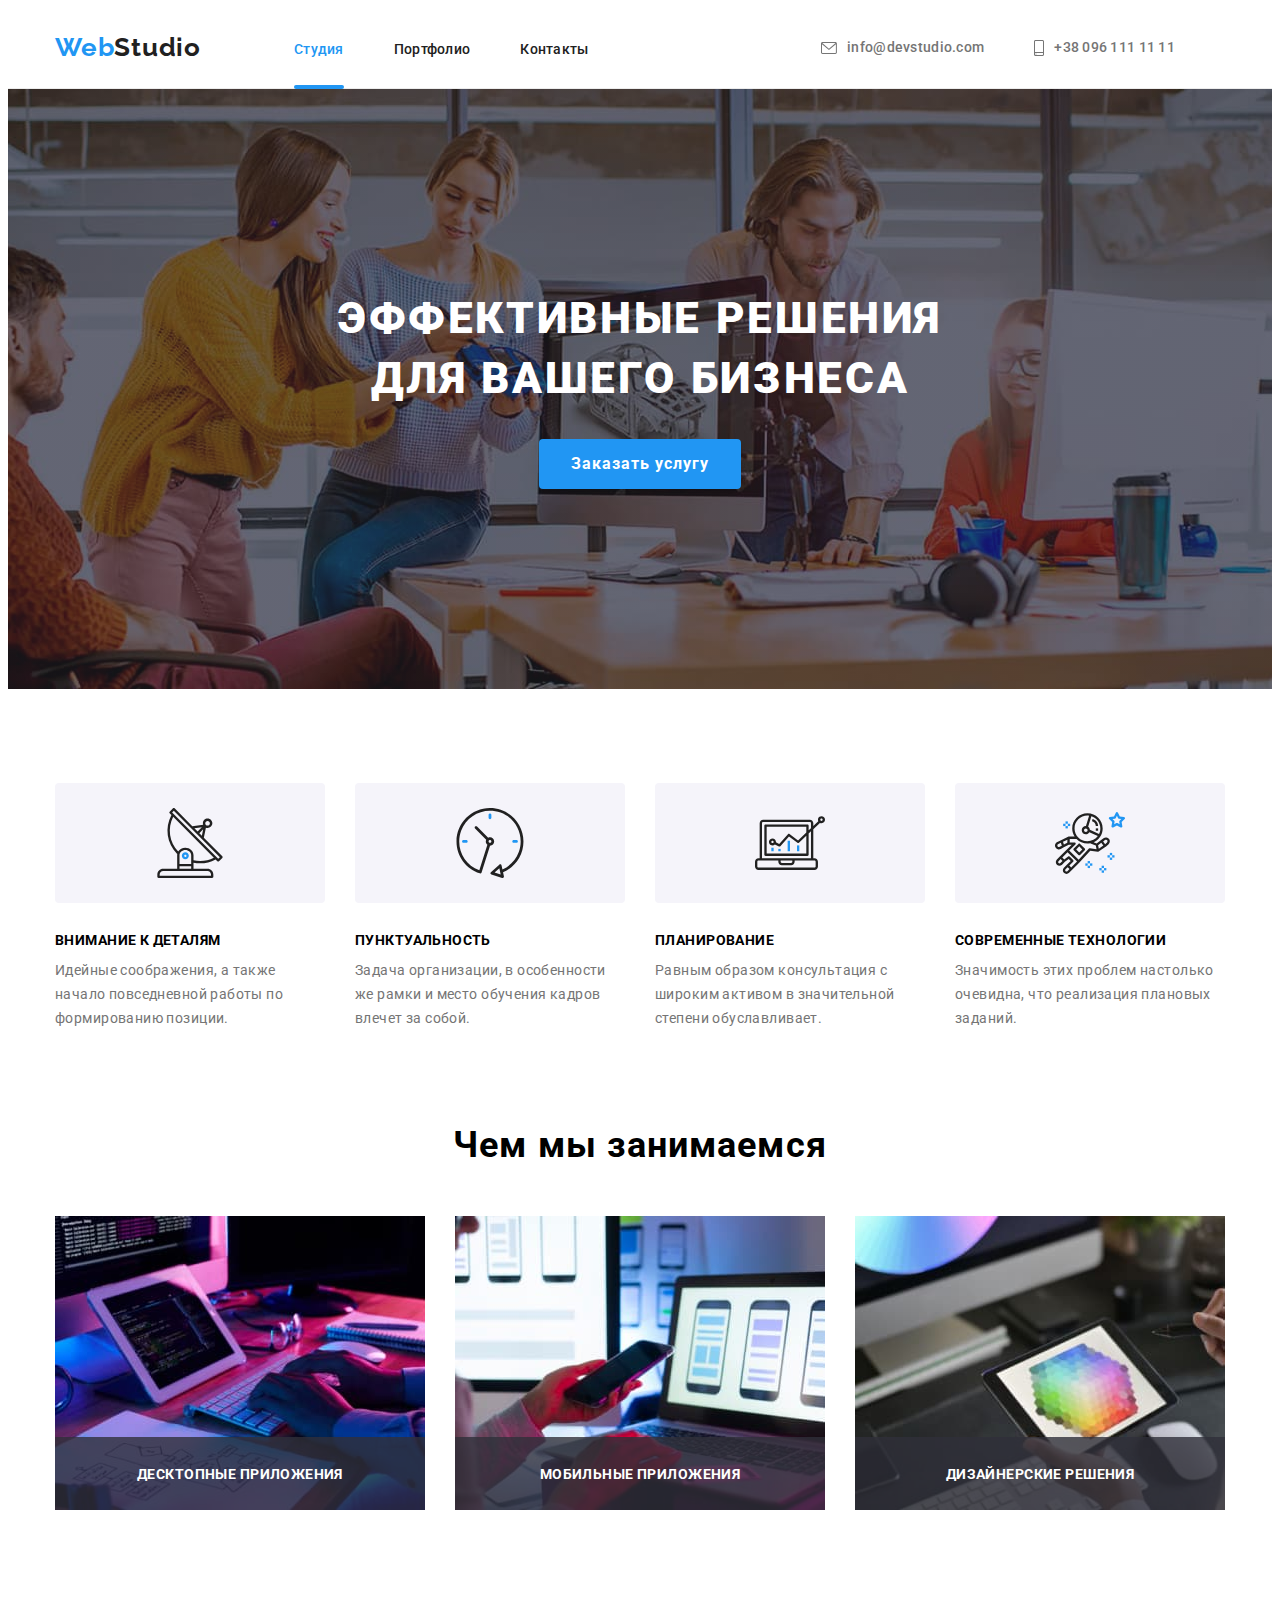
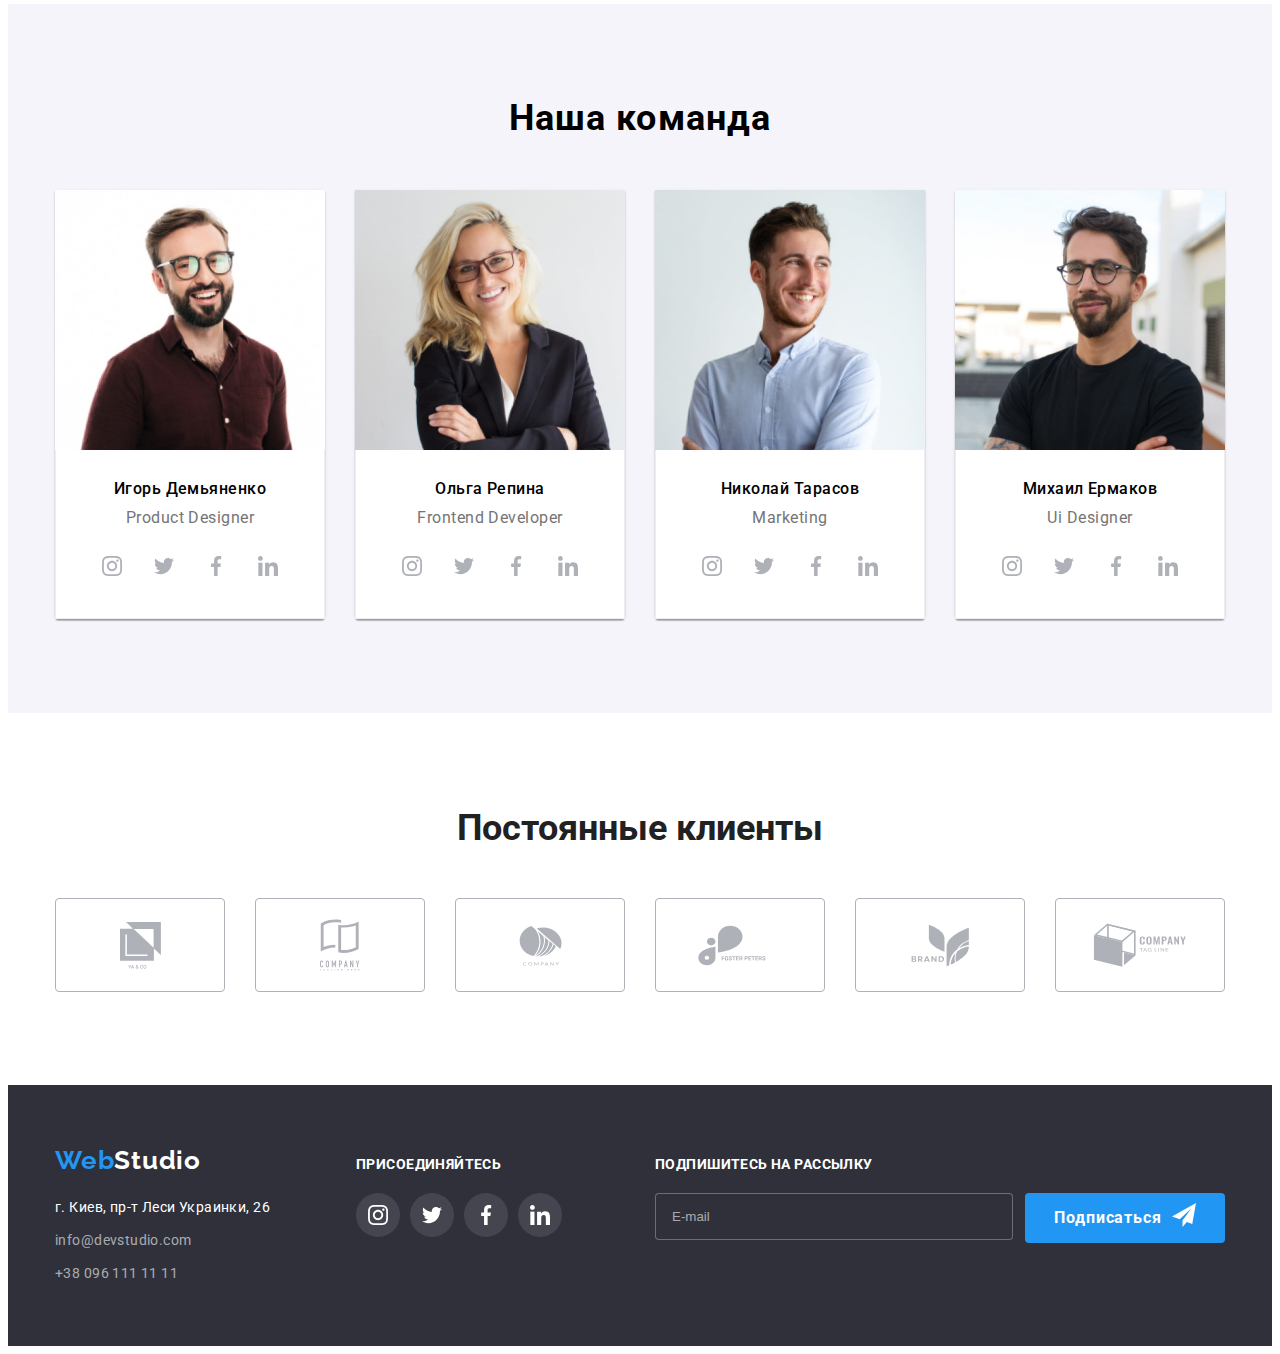
==== index.html @ 088cf002 "Add files via upload" ====
<!DOCTYPE html>
<html lang="ru">
<head>
    <meta charset="UTF-8">
    <meta http-equiv="X-UA-Compatible" content="IE=edge">
    <meta name="viewport" content="width=device-width, initial-scale=1.0">
    <title>WebStudio</title>
    <link rel="stylesheet" href="https://cdnjs.cloudflare.com/ajax/libs/modern-normalize/1.0.0/modern-normalize.min.css" integrity="sha512-ISS7cAi1PEhQ8jnbJpJZMd29NlhNj4AWYyLOSp2CE/CsHxTCu+r+t0D2yoJudVrd0/8fTVPUVDzY5Tvli75u/g==" crossorigin="anonymous"/>    <link rel="preconnect" href="https://fonts.gstatic.com">
    <link href="https://fonts.googleapis.com/css2?family=Raleway:wght@700&family=Roboto:wght@400;500;700;900&display=swap" rel="stylesheet">
    <!--<link rel="stylesheet" href="./css/style.css">-->
    <link rel="stylesheet" href="./css/main.min.css">        
</head>
<body>
    <!--Верхняя линия-->
    <header class="header">
        <div class="container header-container">
            <!--Menu navigation section-->
            <nav class="navigation">
                <!--Logo-->
                <a class="logo-link link" href="index.html"><span class="web">Web</span>Studio</a>
                <ul class="navigation-menu  list">
                    <li class="navigation-menu__item">
                        <a class="navigation-menu__link link current-link" href="/">Студия</a>
                    </li>
                    <li class="navigation-menu__item">
                        <a class="navigation-menu__link link" href="portfolio.html">Портфолио</a>
                    </li>
                    <li class="navigation-menu__item">
                        <a class="navigation-menu__link link" href="/">Контакты</a>
                    </li>
                </ul>
            </nav> 
            <!--Contacts section-->
            <ul class="contacts navigation-menu list">
                <li class="contacts__item">
                    <a class="contacts__mail-link link" href="mailto:info@devstudio.com">
                        <svg class="contacts__envelope-icon">
                            <use href="/images/icons.svg#icon-envelope"></use>
                        </svg>
                        info@devstudio.com
                    </a>
                </li>
                <li class="contacts__item">
                    <a class="contacts__tel-link link" href="tel:+380961111111">
                        <svg class="contacts__smartphone-icon">
                            <use href="/images/icons.svg#icon-smartphone"></use>
                        </svg>
                        +38 096 111 11 11
                    </a>
                </li>
            </ul>
        </div> 
    </header>
    <!--Шапка-->
    <main class="main-page">
        <section class="hero section-hero">
            <div class="container">
            <!--Title section-->
                <h1 class="title">Эффективные решения для вашего бизнеса</h1>
                <button class="modal-btn" type="button" data-modal-open>
                    Заказать услугу
                </button>
            </div>
        </section>
        <!--Особенности-->
        <section class="specials section-specials">
            <div class="container">
                <ul class="specials__list list">
                    <li class=specials__list-description>
                        <div class="element">
                            <svg class="specials__item" width="70px" heith="70px">
                                <use href="/images/icons.svg#icon-antenna"></use>
                            </svg>
                        </div>
                        <h3 class="specials__list-description-title">Внимание к деталям</h3>
                        <p class="specials__list-description-text">Идейные соображения, а также начало повседневной работы по формированию позиции.</p>
                    </li>
                    <li class=specials__list-description>
                        <div class="element">
                            <svg class="specials__item" width="70px" heith="70px">
                                <use href="/images/icons.svg#icon-clock"></use>
                            </svg>
                        </div>
                        <h3 class="specials__list-description-title">Пунктуальность</h3>
                        <p class="specials__list-description-text">Задача организации, в особенности же рамки и место обучения кадров влечет за собой.</p>
                    </li>
                    <li class=specials__list-description>
                        <div class="element">
                            <svg class="specials__item" width="70px" heith="70px">
                                <use href="/images/icons.svg#icon-diagram"></use>
                            </svg>
                        </div>
                        <h3 class="specials__list-description-title">Планирование</h3>
                        <p class="specials__list-description-text">Равным образом консультация с широким активом в значительной степени обуславливает.</p>
                    </li>
                    <li class=specials__list-description>
                        <div class="element">
                            <svg class="specials__item" width="70px" heith="70px">
                                <use href="/images/icons.svg#icon-astronaut"></use>
                            </svg>
                        </div>
                        <h3 class="specials__list-description-title">Современные технологии</h3>
                        <p class="specials__list-description-text">Значимость этих проблем настолько очевидна, что реализация плановых заданий.</p>
                    </li>
                </ul>
            </div>
        </section>
        <!--Чем мы занимаемся-->
        <section class="activities section">
            <div class="container">
                <h2 class="activities__title">Чем мы занимаемся</h2>
                <ul class="activities__img-list list">
                    <li class="activities__img">
                        <img src="images/box1.jpg" alt="Специалист делает верстку кода в VSCode" width="370">
                        <p class="activities__overlay">Десктопные приложения</p>
                    </li>
                    <li class="activities__img">
                        <img src="images/box2.jpg" alt="Разработка мобильных приложенией" width="370">
                        <p class="activities__overlay">Мобильные приложения</p>
                    </li>
                    <li class="activities__img">
                        <img src="images/box3.jpg" alt="Широкая палитра цветов" width="370">
                        <p class="activities__overlay">Дизайнерские решения</p>
                    </li>   
                </ul>
            </div>
        </section>
        <!--Наша команда-->
        <section  class="team section">
            <div class="container">
                <h2 class="team__title">Наша команда</h2>
                <ul class="team__list list">
                    <li class="team__img">
                        <img src="images/img.jpg" alt="Игорь Демьяненко" width="270" height="260">
                        <div class="team__info">
                            <h3 class="team__name">Игорь Демьяненко</h3>
                            <p class="team__profession">Product Designer</p>
                            <ul class="social__list list">
                                <li>
                                    <a class="social__links link" href="">
                                        <svg class="social__icon" width="20px" height="20px">
                                            <use href="/images/icons.svg#icon-instagram"></use>
                                        </svg>
                                    </a>
                                </li>
                                <li>
                                    <a class="social__links link" href="">
                                        <svg class="social__icon" width="20px" height="20px">
                                            <use href="/images/icons.svg#icon-twitter"></use>
                                        </svg>
                                    </a>
                                </li>
                                <li>
                                    <a class="social__links link" href="">
                                        <svg class="social__icon" width="20px" height="20px">
                                            <use href="/images/icons.svg#icon-facebook"></use>
                                        </svg>
                                    </a>
                                </li>
                                <li>
                                    <a class="social__links link" href="">
                                        <svg class="social__icon" width="20px" height="20px">
                                            <use href="/images/icons.svg#icon-linkedin"></use>
                                        </svg>
                                    </a>
                                </li>
                            </ul>
                        </div>
                    </li>
                    <li class="team__img">
                        <img src="images/img2.jpg" alt="Ольга Репина" width="270" height="260">
                        <div class="team__info">
                            <h3 class="team__name">Ольга Репина</h3>
                            <p class="team__profession">Frontend Developer</p>
                            <ul class="social__list list">
                                <li>
                                    <a class="social__links link" href="">
                                        <svg class="social__icon" width="20px" height="20px">
                                            <use href="/images/icons.svg#icon-instagram"></use>
                                        </svg>
                                    </a>
                                </li>
                                <li>
                                    <a class="social__links link" href="">
                                        <svg class="social__icon" width="20px" height="20px">
                                            <use href="/images/icons.svg#icon-twitter"></use>
                                        </svg>
                                    </a>
                                </li>
                                <li>
                                    <a class="social__links link" href="">
                                        <svg class="social__icon" width="20px" height="20px">
                                            <use href="/images/icons.svg#icon-facebook"></use>
                                        </svg>
                                    </a>
                                </li>
                                <li>
                                    <a class="social__links link" href="">
                                        <svg class="social__icon" width="20px" height="20px">
                                            <use href="/images/icons.svg#icon-linkedin"></use>
                                        </svg>
                                    </a>
                                </li>
                            </ul>
                        </div>
                    </li>
                    <li class="team__img">
                        <img src="images/img3.jpg" alt="Николай Тарасов" width="270" height="260">
                        <div class="team__info">
                            <h3 class="team__name">Николай Тарасов</h3>
                            <p class="team__profession">Marketing</p>
                            <ul class="social__list list">
                                <li>
                                    <a class="social__links link" href="">
                                        <svg class="social__icon" width="20px" height="20px">
                                            <use href="/images/icons.svg#icon-instagram"></use>
                                        </svg>
                                    </a>
                                </li>
                                <li>
                                    <a class="social__links link" href="">
                                        <svg class="social__icon" width="20px" height="20px">
                                            <use href="/images/icons.svg#icon-twitter"></use>
                                        </svg>
                                    </a>
                                </li>
                                <li>
                                    <a class="social__links link" href="">
                                        <svg class="social__icon" width="20px" height="20px">
                                            <use href="/images/icons.svg#icon-facebook"></use>
                                        </svg>
                                    </a>
                                </li>
                                <li>
                                    <a class="social__links link" href="">
                                        <svg class="social__icon" width="20px" height="20px">
                                            <use href="/images/icons.svg#icon-linkedin"></use>
                                        </svg>
                                    </a>
                                </li>
                            </ul>
                        </div>
                    </li>
                    <li class="team__img">
                        <img src="images/img4.jpg" alt="Михаил Ермаков" width="270" height="260">
                        <div class="team__info">
                            <h3 class="team__name">Михаил Ермаков</h3>
                            <p class="team__profession">Ui Designer</p>
                            <ul class="social__list list">
                                <li>
                                    <a class="social__links link" href="">
                                        <svg class="social__icon" width="20px" height="20px">
                                            <use href="/images/icons.svg#icon-instagram"></use>
                                        </svg>
                                    </a>
                                </li>
                                <li>
                                    <a class="social__links link" href="">
                                        <svg class="social__icon" width="20px" height="20px">
                                            <use href="/images/icons.svg#icon-twitter"></use>
                                        </svg>
                                    </a>
                                </li>
                                <li>
                                    <a class="social__links link" href="">
                                        <svg class="social__icon" width="20px" height="20px">
                                            <use href="/images/icons.svg#icon-facebook"></use>
                                        </svg>
                                    </a>
                                </li>
                                <li>
                                    <a class="social__links link" href="">
                                        <svg class="social__icon" width="20px" height="20px">
                                            <use href="/images/icons.svg#icon-linkedin"></use>
                                        </svg>
                                    </a>
                                </li>
                            </ul>
                        </div>
                    </li>
                </ul>
            </div>
        </section>
        <!--Постоянные клинеты-->
        <section class="section">
            <div class="container">
                <h2 class="clients__title">Постоянные клиенты</h2>
                <ul class="clients__list list">
                    <li class="clients__item">
                        <a class="clients__link link" href="">
                            <svg class="clients__icon" width="41px" height="47px">
                                <use href="/images/icons.svg#icon-group1"></use>
                            </svg>                               
                        </a>
                    </li>
                    <li class="clients__item">
                        <a class="clients__link link" href="">
                            <svg class="clients__icon" width="40px" height="52px">
                                <use href="/images/icons.svg#icon-group2"></use>
                            </svg>
                        </a>
                    </li>
                    <li class="clients__item">
                        <a class="clients__link link" href="">
                            <svg class="clients__icon" width="43px" height="41px">
                                <use href="/images/icons.svg#icon-group3"></use>
                            </svg>
                        </a>
                    </li>
                    <li class="clients__item">
                        <a class="clients__link link" href="">
                            <svg class="clients__icon" width="84px" height="41px">
                                <use href="/images/icons.svg#icon-group4"></use>
                            </svg>
                        </a>
                    </li>
                    <li class="clients__item">
                        <a class="clients__link link" href="">
                            <svg class="clients__icon" width="63px" height="43px">
                                <use href="/images/icons.svg#icon-group5"></use>
                            </svg>
                        </a>
                    </li>
                    <li class="clients__item">
                        <a class="clients__link link" href="">
                            <svg class="clients__icon" width="94px" height="44px">
                                <use href="/images/icons.svg#icon-group6"></use>
                            </svg>
                        </a>
                    </li>
                </ul>
            </div>
        </section>
    </main>
    <!--Подвал-->
    <footer class="footer footer-section">
        <div class="footer-container container">
            <address class="footer__address">
                <a class="logo-link-footer link" href="index.html"><span class="web">Web</span><span class="studio">Studio</span></a>
                <ul class="footer__contacts-list list">
                    <li class="footer__about-contacts">   
                        <p class="footer__about-address">г. Киев, пр-т Леси Украинки, 26</p>
                    </li> 
                    <li class="footer__about-contacts">
                        <a class="footer__mail-link link" 
                        href="mailto:info@devstudio.com">info@devstudio.com
                        </a>
                    </li>
                    <li class="footer__about-contacts">
                        <a class="footer__tel-link link" 
                        href="tel:+380961111111">+38 096 111 11 11
                        </a>
                    </li>
                </ul>
            </address>
            <div class="footer__social-links">
                <h2 class="footer__social-title">Присоединяйтесь</h2>
                <ul class="footer__social-list list">
                    <li class="footer__social-item">
                        <a class="social__links link" href="">
                            <svg class="footer__social-icon" width="20px" height="20px">
                                <use href="/images/icons.svg#icon-instagram"></use>
                            </svg>
                        </a>
                    </li>
                    <li class="footer__social-item">
                        <a class="social__links link" href="">
                            <svg class="footer__social-icon" width="20px" height="20px">
                                <use href="/images/icons.svg#icon-twitter"></use>
                            </svg>
                        </a>
                    </li>
                    <li class="footer__social-item">
                        <a class="social__links link" href="">
                            <svg class="footer__social-icon" width="20px" height="20px">
                                <use href="/images/icons.svg#icon-facebook"></use>
                            </svg>
                        </a>
                    </li>                  
                    <li class="footer__social-item">
                        <a class="social__links link" href="">
                            <svg class="footer__social-icon" width="20px" height="20px">
                                <use href="/images/icons.svg#icon-linkedin"></use>
                            </svg>
                        </a>
                    </li>                    
                </ul>
            </div>
            <form action="#" method="GET" class="subscribe-form">
                <p class="subscribe-form__title">Подпишитесь на рассылку</p>
                <div class="subscribe-form__container">
                    <label>
                        <input class="subscribe-form__input" type="email" name="user-name" placeholder="E-mail" required >
                    </label>
                    <button class="subscribe-form__btn" type="submit">Подписаться
                        <svg class="subscribe-form__icon" width="24px" height="24px">
                            <use href="/images/icons.svg#icon-submit"></use>
                        </svg>
                    </button>
                </div>
            </form>
        </div>
    </footer>
    <!--Модальное окно-->
    <div class="modal-window is-hidden" data-modal>
        <div class="modal">
          <button type="button" class="close-btn" data-modal-close>
            <svg class="close" width="30px" height="30px">
              <use href="./images/icons.svg#icon-close"></use>
            </svg>
          </button>
          <form action="#" method="GET" class="modal-form">
            <p class="modal-form__title">Оставьте свои данные, мы вам перезвоним</p>
            <label class="modal-form__line">Имя
                <span class="modal-form__line-wrapper">
                    <input class="modal-form__input" name="user-name" type="text" minlength="2" required>
                    <svg class="modal-form__icon" width="18px" height="18px">
                        <use href="/images/icons.svg#icon-person"></use>
                    </svg>
                </span>
            </label>

            <label class="modal-form__line">Телефон
                <span class="modal-form__line-wrapper">
                    <input class="modal-form__input" name="user-tel" type="tel" pattern="[0-9]{3}-[0-9]{3}-[0-9]{2}-[0-9]{2}" title="011-123-12-12" required>
                    <svg class="modal-form__icon" width="18px" height="18px">
                        <use href="/images/icons.svg#icon-phone"></use>
                    </svg>
                </span>
            </label>

            <label class="modal-form__line">Почта
                <span class="modal-form__line-wrapper">
                    <input class="modal-form__input" name="user-email" type="email" required>
                    <svg class="modal-form__icon" width="18px" height="18px">
                        <use href="/images/icons.svg#icon-email"></use>
                    </svg>
                </span>
            </label>

            <label class="modal-form__line">Комментарий
                <textarea class="modal-form__comment" name="user-comment" placeholder="Введите текст"></textarea>
            </label>

            <div class="modal-form__label">
                <input  class="modal-form__checkbox-term visually-hidden" name="user-term" id="checkbox" type="checkbox">
                <label for="checkbox" class="modal-form__checkbox">Соглашаюсь с рассылкой и принимаю&nbsp;
                  <a href="" class="modal-form__link link">Условия договора</a>
                </label>
            </div>
            <button type="submit" class="modal-form__btn">Отправить</button>
          </form>
        </div>
      </div>
    <!--Линк к модальному окну-->
    <script src="/js/modal.js"></script>
</body>
</html>
---- css/main.min.css ----
:root{--main-font:  'Roboto', sans-serif;--secondary-font: 'Raleway', sans-serif;--main-text-color: #212121;--addited-text-color: #757575;--accent-color: #2196F3;--accent-second-color: #188ce8;--title-fw: 700;--text-fw: 500;--background-color: #2F303A;--rare-text-color: #ffffff;--border-color: #eeeeee;--border-color-header: #ececec;--icon-color: #AFB1B8;--max-width: 1600px;--margin: 0 auto;--transition: cubic-bezier(0.4, 0, 0.2, 1)}.visually-hidden{position:absolute !important;clip:rect(1px 1px 1px 1px);clip:rect(1px, 1px, 1px, 1px);padding:0 !important;border:0 !important;height:1px !important;width:1px !important;overflow:hidden}body{font-family:"Roboto",sans-serif;color:var(--text-color)}h1,h2,h3,h4,h5,h6,p{margin:0}ol,ul{margin:0;padding:0}img{display:block}.list{list-style:none}.link{text-decoration:none}.container{width:1200px;margin:0 auto;padding-left:15px;padding-right:15px;box-sizing:border-box}.header .container{display:flex;align-items:center}.footer .container{display:flex;align-items:baseline;padding-top:0px;padding-bottom:0px;box-sizing:border-box}.section{padding-top:94px;padding-bottom:94px;box-sizing:border-box}.section-hero{padding-top:200px;padding-bottom:200px;box-sizing:border-box}.section-specials{padding-top:94px;box-sizing:border-box}.footer-section{padding-top:60px;padding-bottom:60px;margin:0 auto;box-sizing:border-box;background-color:var(--background-color)}.logo-link{font-family:var(--secondary-font);font-weight:var(--title-fw);font-size:26px;line-height:1.19;letter-spacing:0.03em;color:var(--main-text-color);margin-right:93px;padding-top:24px;padding-bottom:25px}.logo-link-footer{font-family:var(--secondary-font);font-weight:var(--title-fw);font-size:26px;line-height:1.19;letter-spacing:0.03em;color:var(--main-text-color);display:flex;padding-top:0px;padding-bottom:0px;margin-bottom:20px}.web{color:var(--accent-color)}.studio{color:#ffffff}.navigation{display:flex;align-items:center;justify-content:center}.navigation-menu{display:flex;align-self:center}.navigation-menu__item:not(:last-child){margin-right:50px}.navigation-menu__link{position:relative;font-weight:var(--text-fw);font-size:14px;line-height:1.14;letter-spacing:0.02em;color:var(--addited-text-color);fill:var(--addited-text-color);color:var(--main-text-color);padding-top:32px;padding-bottom:32px;transition:color 250ms var(--transition)}.navigation-menu__link:hover,.navigation-menu__link:focus{color:var(--accent-color)}.navigation-menu__link::after{position:absolute;left:0;bottom:0;content:'';display:inline-block;width:100%;height:4px;border-radius:2px;background-color:var(--accent-color);transition:transform 250ms var(--transition);transform:scaleX(0)}.navigation-menu__link:hover::after{position:absolute;left:0;bottom:0;content:'';display:inline-block;width:100%;height:4px;border-radius:2px;background-color:var(--accent-color);transition:transform 250ms var(--transition);transform:scaleX(1)}.contacts{display:flex;align-self:center;margin-left:auto}.contacts__item{margin-right:50px}.contacts__mail-link{font-weight:var(--text-fw);font-size:14px;line-height:1.14;letter-spacing:0.02em;color:var(--addited-text-color);padding-top:32px;padding-bottom:32px;display:flex;align-items:center;justify-content:center;transition:color 250ms var(--transition),fill 250ms var(--transition)}.contacts__mail-link:hover,.contacts__mail-link:focus{color:var(--accent-color)}.contacts__tel-link{font-weight:var(--text-fw);font-size:14px;line-height:1.14;letter-spacing:0.02em;color:var(--addited-text-color);padding-top:32px;padding-bottom:32px;display:flex;align-items:center;justify-content:center;transition:color 250ms var(--transition),fill 250ms var(--transition)}.contacts__tel-link:hover,.contacts__tel-link:focus{color:var(--accent-color)}.contacts__envelope-icon{width:16px;height:12px;margin-right:10px;fill:currentColor}.contacts__envelope-icon:hover,.contacts__envelope-icon:focus{fill:var(--accent-color)}.contacts__smartphone-icon{width:10px;height:16px;margin-right:10px;fill:currentColor}.contacts__smartphone-icon:hover,.contacts__smartphone-icon:focus{fill:var(--accent-color)}.element{display:flex;justify-content:center;align-items:center;border-radius:4px;margin-bottom:30px;background-color:#F5F4FA;width:100%;height:120px}.current-link{color:var(--accent-color)}.current-link::after{position:absolute;left:0;bottom:0;content:'';display:inline-block;width:100%;height:4px;border-radius:2px;background-color:var(--accent-color);transform:scaleX(1)}.social__list{display:flex;justify-content:space-around;margin-top:16px}.social__links{display:flex;justify-content:center;align-items:center;width:44px;height:44px;border-radius:50% 50%;background-color:rgba(255,255,255,0.1);transition:background-color 250ms var(--transition)}.social__links:hover,.social__links:focus{background-color:var(--accent-color)}.social__icon{fill:var(--icon-color)}.social__links:hover .social__icon,.social__links:focus .social__icon{fill:var(--rare-text-color)}.footer__social-links{margin-left:70px}.footer__social-title{color:var(--rare-text-color);font-size:14px;line-height:1.14;letter-spacing:0.03em;text-transform:uppercase}.footer__social-list{display:flex;margin-top:20px}.footer__social-item:not(:last-child){margin-right:10px}.footer__social-icon{fill:var(--rare-text-color)}.footer__social-item:hover .footer__social-icon,.footer__social-item:focus .footer__social-icon{fill:var(--rare-text-color)}.modal-window{position:fixed;top:0;left:0;width:100%;height:100%;background-color:rgba(0,0,0,0.2);transition:opacity 250ms var(--transition),visibility 250ms var(--transition)}.is-hidden{opacity:0;visibility:hidden;pointer-events:none}.modal{position:absolute;top:50%;left:50%;transform:translate(-50%, -50%);width:528px;height:581px;background-color:var(--rare-text-color);border-radius:4px;box-shadow:0px 1px 3px rgba(0,0,0,0.12),0px 1px 1px rgba(0,0,0,0.14),0px 2px 1px rgba(0,0,0,0.2)}.close-btn{position:absolute;top:14px;right:14px;width:30px;height:30px;border-radius:50%;cursor:pointer;background-color:var(--rare-text-color);border:1px solid var(--icon-color)}.close{position:absolute;top:50%;left:50%;transform:translate(-50%, -50%);transition:fill 250ms var(--transition)}.close:hover,.close:focus{fill:var(--accent-color)}.modal-form{display:flex;flex-direction:column;padding:40px}.modal-form__title{margin-bottom:12px;font-weight:var(--title-fw);font-size:20px;line-height:1.15;text-align:center;letter-spacing:0.03em;color:var(--main-text-color)}.modal-form__line{font-weight:400;font-size:12px;line-height:1.17;letter-spacing:0.01em;color:var(--addited-text-color)}.modal-form__line:not(:nth-child(5)){margin-bottom:10px}.modal-form__line-wrapper{position:relative;display:block;margin-top:4px}.modal-form__input{width:100%;height:40px;padding-left:42px;border:1px solid rgba(33,33,33,0.2);border-radius:4px;transition:border-color 250ms var(--transition)}.modal-form__input:focus{outline:none;border-color:var(--accent-color)}.modal-form__input:focus+.modal-form__icon{fill:var(--accent-color)}.modal-form__icon{position:absolute;top:50%;left:12px;transform:translateY(-50%);transition:fill 250ms var(--transition)}.modal-form__comment{padding:16px 12px;margin-top:4px;width:100%;height:120px;resize:none;border:1px solid rgba(33,33,33,0.2);border-radius:4px}.modal-form__comment:focus{outline:none;border-color:var(--accent-color)}.modal-form__comment::placeholder{font-size:12px;line-height:1.17;letter-spacing:0.01em;color:rgba(117,117,117,0.5)}.modal-form__label{display:flex;justify-content:center;align-items:center;margin-top:20px;margin-bottom:30px}.modal-form__checkbox{display:flex;align-items:center;font-size:14px;line-height:1.71;letter-spacing:0.03em;color:var(--addited-text-color);cursor:pointer;transition:background-image 250ms var(--transition)}.modal-form__checkbox::before{content:'';display:block;width:15px;height:16px;margin-right:8px;border:2px solid var(--main-text-color);border-radius:2px}.modal-form__checkbox-term:checked+.modal-form__checkbox::before{border-color:transparent;background-image:url(/images/icon-check2.svg);background-origin:border-box;background-position:center}.modal-form__checkbox-term:focus+.modal-form__checkbox::before{border-color:var(--accent-color)}.modal-form__link{color:var(--accent-color);text-decoration-line:underline}.modal-form__btn{align-self:center;min-width:200px;padding-top:10px;padding-bottom:10px;font-size:16px;line-height:1.88;letter-spacing:0.06em;border-radius:4px;border:transparent;cursor:pointer;color:var(--rare-text-color);background-color:var(--accent-color);transition:background-color 250ms var(--transition)}.modal-form__btn:hover,.modal-form__btn:focus{background-color:var(--accent-second-color)}.company-title{font-family:var(--main-font);font-weight:var(--title-fw);font-size:18px;line-height:2;letter-spacing:0.06em;color:var(--main-text-color);margin-bottom:4px}.portfolio-list{display:flex;flex-wrap:wrap;margin-top:-30px;margin-left:-30px}.portfolio-description{padding:20px 24px;border-right:solid 1px;border-bottom:solid 1px;border-left:solid 1px;border-color:var(--border-color)}.portfolio-img{margin-top:30px;margin-left:30px;flex-basis:calc(100% / 3 - 30px)}.portfolio-img:hover{box-shadow:0px 1px 1px rgba(0,0,0,0.12),0px 4px 4px rgba(0,0,0,0.06),1px 4px 6px rgba(0,0,0,0.16)}.portfolio-link{color:var(--addited-text-color)}.branch{font-family:var(--main-font);font-weight:400;font-size:16px;line-height:1.87;letter-spacing:0.03em;color:var(--addited-text-color)}.portfolio-img-wraper{position:relative;overflow:hidden}.overlay{font-weight:var(--main-font);font-size:18px;letter-spacing:0.03em;line-height:28px;position:absolute;top:0;left:0;height:100%;padding:64px 23px;background-color:rgba(33,150,243,0.9);color:var(--rare-text-color);transform:translateY(105%);transition:transform 250ms var(--transition)}.portfolio-link:hover .overlay,.portfolio-link:focus .overlay{transform:translateY(0)}.filters__list{display:flex;justify-content:center;margin-bottom:50px}.filters__buttons:not(:last-child){margin-right:8px}.filters__btn{font-family:var(--main-font);font-weight:var(--text-fw);font-size:16px;line-height:1.62;letter-spacing:0.03em;cursor:pointer;min-width:73px;padding:6px 22px;border-radius:4px;border:transparent;transition:color 250ms var(--transition),background-color 250ms var(--transition),box-shadow 250ms var(--transition)}.filters__btn:hover,.filters__btn:focus{color:var(--rare-text-color);background-color:var(--accent-color);box-shadow:0px 3px 1px rgba(0,0,0,0.1),0px 1px 2px rgba(0,0,0,0.08),0px 2px 2px rgba(0,0,0,0.12)}.header{border-bottom:solid 1px;border-color:var(--border-color-header);max-width:var(--max-width);margin:var(--margin)}.hero{background-color:var(--background-color);background-image:linear-gradient(rgba(47,48,58,0.4), rgba(47,48,58,0.4)),url(../images/background.jpg);background-repeat:no-repeat;background-position:center;background-size:cover}.hero .container{text-align:center}.title{font-weight:900;font-size:44px;line-height:1.36;letter-spacing:0.06em;text-transform:uppercase;text-align:center;color:var(--rare-text-color);width:696px;height:120px;margin:0 auto}.modal-btn{font-family:inherit;font-weight:var(--title-fw);font-size:16px;line-height:1.87;box-shadow:0px 4px 4px rgba(0,0,0,0.15);border-radius:4px;letter-spacing:0.06em;cursor:pointer;display:block;min-width:200px;margin:30px auto 0;padding:10px 32px;border-radius:4px;border:transparent;color:var(--rare-text-color);background-color:var(--accent-color);transition:color 250ms var(--transition),background-color 250ms var(--transition)}.modal-btn:hover,.modal-btn:focus{color:var(--rare-text-color);background-color:var(--accent-second-color)}.specials__list{display:flex;margin-left:-30px}.specials__list-description{margin-left:30px}.specials__list-description-title{font-weight:var(--title-fw);font-size:14px;line-height:1.14;letter-spacing:0.03em;text-transform:uppercase;margin-bottom:10px}.specials__list-description-text{font-weight:400;font-size:14px;line-height:1.71;letter-spacing:0.03em;color:var(--addited-text-color);width:270px}.activities__title{font-weight:var(--title-fw);font-size:36px;line-height:1.16;letter-spacing:0.03em;text-align:center;margin-bottom:50px}.activities__img-list{display:flex;flex-wrap:wrap;margin-left:-30px}.activities__img{position:relative;margin-left:30px;flex-basis:calc(100% / 3 - 30px)}.activities__overlay{position:absolute;left:0;bottom:0;width:100%;font-weight:var(--title-fw);font-size:14px;line-height:1.14;text-align:center;letter-spacing:0.03em;text-transform:uppercase;padding:30px 0px 27px 0px;color:var(--rare-text-color);background-color:rgba(47,48,58,0.8)}.team{background-color:#F5F4FA}.team__title{font-weight:var(--title-fw);font-size:36px;line-height:1.16;letter-spacing:0.03em;text-align:center;margin-bottom:50px}.team__list{display:flex;margin-left:-30px}.team__img{margin-left:30px;flex-basis:calc(100% / 4 - 30px);border-bottom-left-radius:4px;border-bottom-right-radius:4px;box-shadow:0px 1px 3px rgba(0,0,0,0.12),0px 1px 1px rgba(0,0,0,0.14),0px 2px 1px rgba(0,0,0,0.2);background-color:var(--rare-text-color)}.team__info{padding:30px 30px;text-align:center;border-right:solid 1px;border-bottom:solid 1px;border-left:solid 1px;border-color:var(--border-color)}.team__name{font-weight:var(--text-fw);font-size:16px;line-height:1.18;letter-spacing:0.03em;margin-bottom:10px}.team__profession{font-weight:400;font-size:16px;line-height:1.18;letter-spacing:0.03em;color:var(--addited-text-color)}.clients__title{font-weight:700;font-size:36px;line-height:1.17;text-align:center;margin-bottom:50px;color:var(--main-text-color)}.clients__list{display:flex;justify-content:center;align-items:center}.clients__item{display:flex;justify-content:center;align-items:center;width:170px;height:92px}.clients__item:not(:last-child){margin-right:30px}.clients__link{display:flex;justify-content:center;align-items:center;border:1px solid var(--icon-color);border-radius:4px;width:100%;height:100%;transition:border 250ms var(--transition)}.clients__link:hover,.clients__link:focus{border-color:var(--accent-color)}.clients__icon{fill:var(--icon-color);transition:fill 250ms var(--transition)}.clients__link:hover .clients__icon,.clients__link:focus .clients__icon{fill:var(--accent-color)}.footer__address{font-weight:400;font-style:inherit;font-size:14px;line-height:1.71;letter-spacing:0.03em;color:var(--rare-text-color);margin-bottom:9px}.footer__mail-link{font-family:var(--main-font);font-weight:400;font-size:14px;line-height:1.71;letter-spacing:0.03em;color:rgba(255,255,255,0.6);transition:color 250ms var(--transition)}.footer__mail-link:hover,.footer__mail-link:focus{color:var(--accent-color)}.footer__tel-link{font-family:var(--main-font);font-weight:400;font-size:14px;line-height:1.71;letter-spacing:0.03em;color:rgba(255,255,255,0.6);transition:color 250ms var(--transition)}.footer__tel-link:hover,.footer__tel-link:focus{color:var(--accent-color)}.footer__contacts-list{display:flex;flex-direction:column;width:231px;height:81px}.footer__about-contacts:not(:last-child){margin-bottom:9px}.footer__about-address{color:var(--rare-text-color)}.subscribe-form{margin-left:93px}.subscribe-form__title{display:inline-block;font-weight:var(--title-fw);font-size:14px;line-height:1.14;letter-spacing:0.03em;text-transform:uppercase;color:var(--rare-text-color);margin-bottom:20px}.subscribe-form__container{display:inline-flex}.subscribe-form__input{min-width:338px;padding-top:15px;padding-bottom:15px;padding-left:16px;color:var(--rare-text-color);background-color:var(--background-color);border:1px solid rgba(255,255,255,0.3);border-radius:4px;transition:border-color 250ms var(--transition)}.subscribe-form__input::placeholder{color:rgba(255,255,255,0.6)}.subscribe-form__input:focus{outline:none;border-color:var(--accent-color)}.subscribe-form__btn{display:flex;justify-content:center;min-width:200px;padding-top:10px;padding-bottom:10px;margin-left:12px;font-family:inherit;font-weight:var(--title-fw);font-size:16px;line-height:1.9;letter-spacing:0.06em;cursor:pointer;border-radius:4px;border:transparent;background-color:var(--accent-color);color:var(--rare-text-color);transition:background-color 250ms var(--transition)}.subscribe-form__btn:hover,.subscribe-form__btn:focus{background-color:var(--accent-second-color)}.subscribe-form__icon{fill:var(--rare-text-color);margin-left:10px}
/*# sourceMappingURL=main.min.css.map */
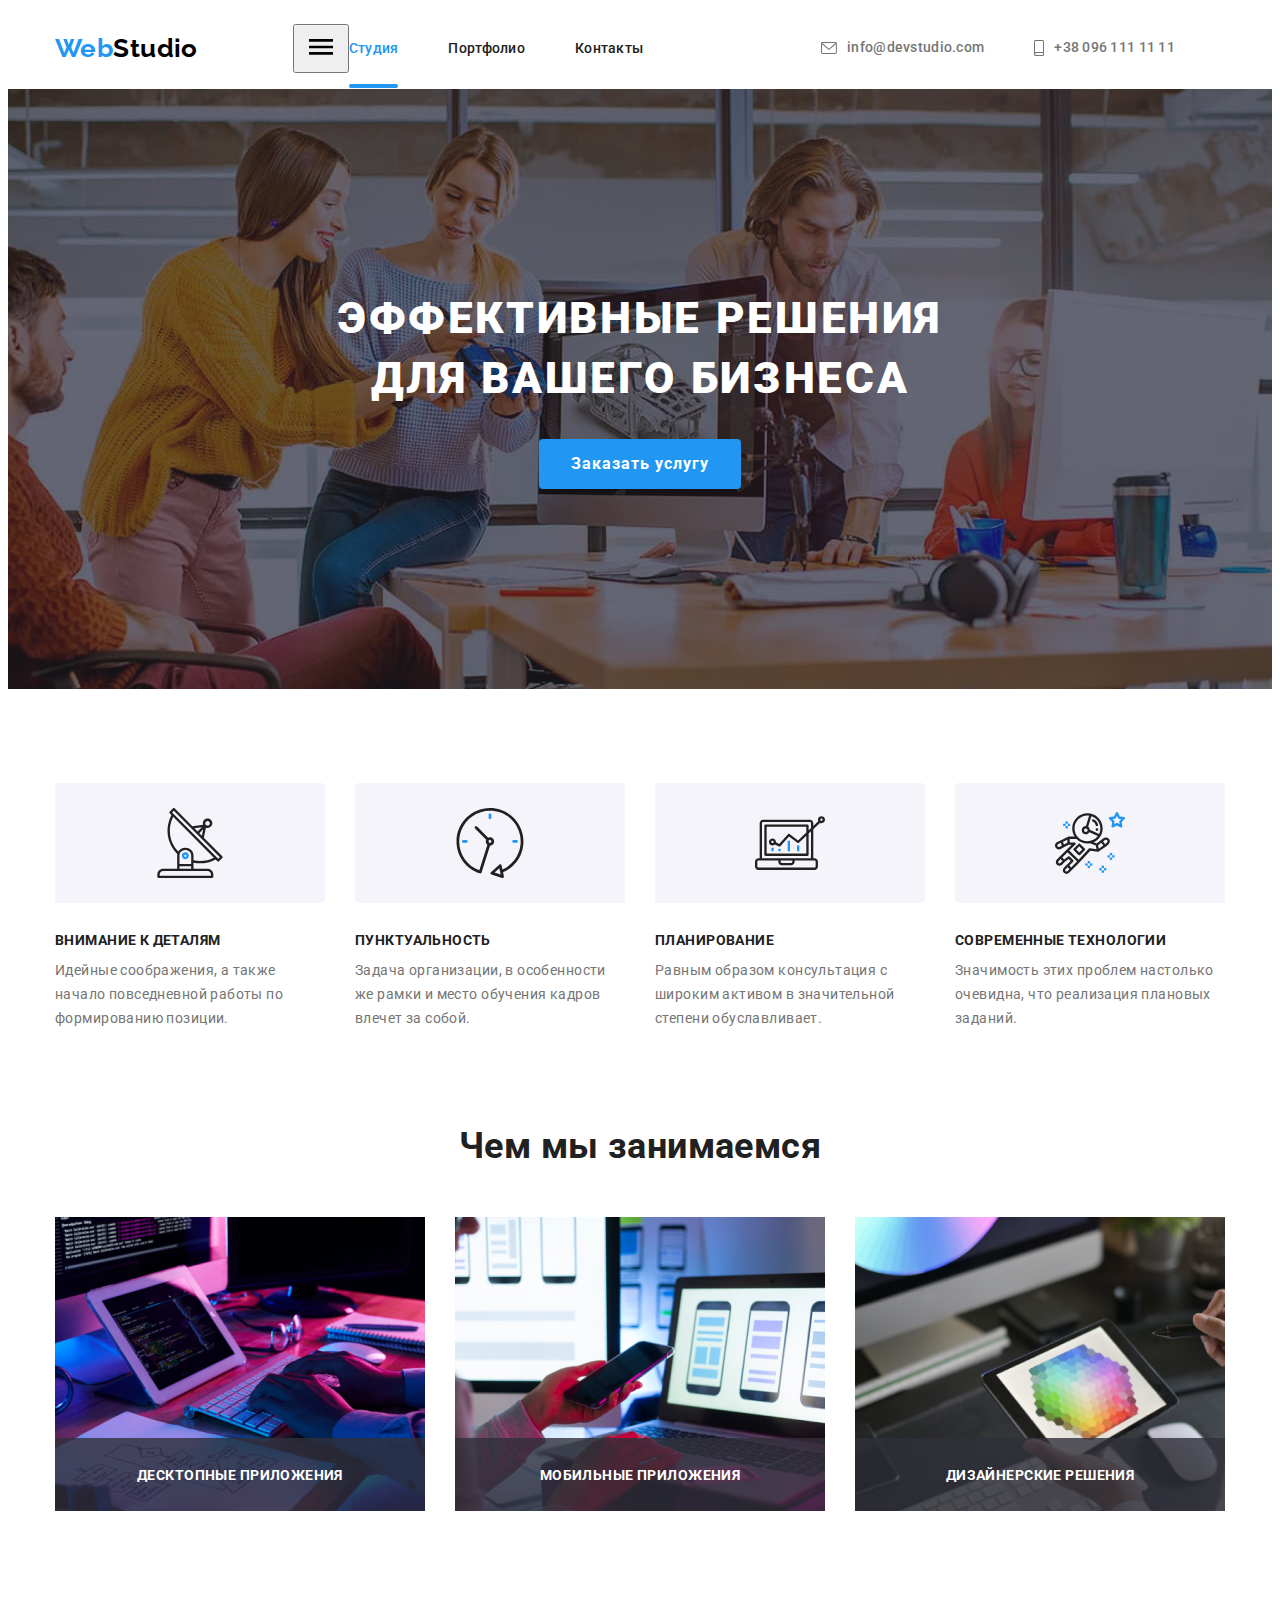
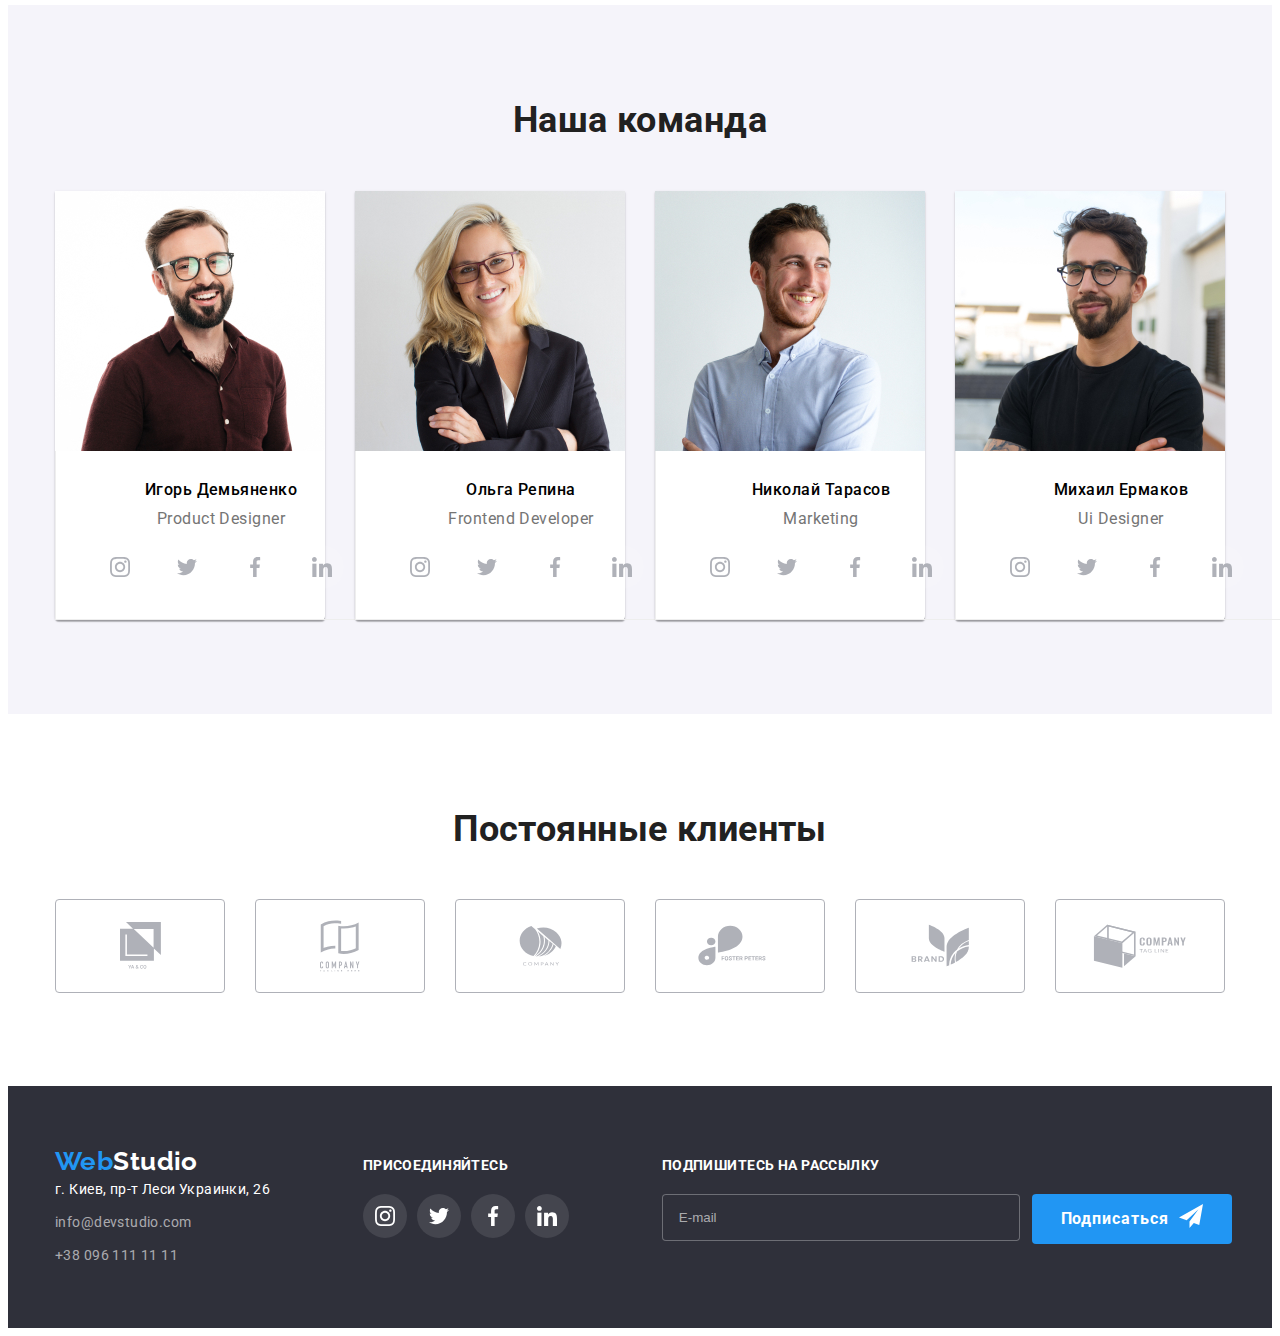
==== commit b16e856c: "Сделал хедер и мобильное окно" ====
--- a/index.html
+++ b/index.html
@@ -17,7 +17,15 @@
             <!--Menu navigation section-->
             <nav class="navigation">
                 <!--Logo-->
-                <a class="logo-link link" href="index.html"><span class="web">Web</span>Studio</a>
+                <a href="./index.html" class="logo logo__dark link"><span class="logo__decor">Web</span>Studio
+                </a>
+
+                <button type="button" class="line-btn" data-menu-button>
+                    <svg class="line-icon" width="40px" height="40px">
+                        <use href="./images/icons.svg#icon-line"></use>
+                    </svg>
+                </button>
+
                 <ul class="navigation-menu  list">
                     <li class="navigation-menu__item">
                         <a class="navigation-menu__link link current-link" href="/">Студия</a>
@@ -50,6 +58,56 @@
                 </li>
             </ul>
         </div> 
+        <!--Мобильное меню-->
+        <div class="mobile-menu" data-menu>
+            <button type="button" class="mobile-menu__btn" data-menu-close>
+                <svg width="40px" height="40px">
+                    <use href="./images/icons.svg#icon-close"></use>
+                </svg>
+            </button>
+    
+            <ul class="mobile-menu__list">
+                <li class="mobile-menu__item list">
+                    <a href="./index.html" class="mobile-link_active link">Студия</a>
+                </li>
+                <li class="mobile-menu__item list">
+                    <a href="./portfolio.html" class="mobile-menu__link link">Портфолио</a>
+                </li>
+                <li class="mobile-menu__item list">
+                    <a href="" class="mobile-menu__link link">Контакты</a>
+                </li>
+            </ul>
+    
+            <ul class="mobile-menu__contact-list">
+                <li class="mobile-menu__contact-item list">
+                    <a href="tel:+380961111111" class="mobile-menu__contact-link link">
+                    +38 096 111 11 11
+                    </a>
+                </li>
+                <li class="mobile-menu__contact-item list">
+                    info@devstudio.com
+                </li>
+            </ul>
+    
+            <ul class="mobile-menu__social-list">
+                <li class="mobile-menu__social-item list">
+                    <a href="" class="mobile-menu__social-link link">Instagram
+                    </a>
+                </li>
+                <li class="mobile-menu__social-item list">
+                    <a href="" class="mobile-menu__social-link link">Twitter
+                    </a>
+                </li>
+                <li class="mobile-menu__social-item list">
+                    <a href="" class="mobile-menu__social-link link">Facebook
+                    </a>
+                </li>
+                <li class="mobile-menu__social-item list">
+                    <a href="" class="mobile-menu__social-link link">LinkedIn
+                    </a>
+                </li>
+            </ul>
+          </div>
     </header>
     <!--Шапка-->
     <main class="main-page">
@@ -108,30 +166,44 @@
         <!--Чем мы занимаемся-->
         <section class="activities section">
             <div class="container">
-                <h2 class="activities__title">Чем мы занимаемся</h2>
+                <h2 class="section-title">Чем мы занимаемся</h2>
                 <ul class="activities__img-list list">
                     <li class="activities__img">
-                        <img src="images/box1.jpg" alt="Специалист делает верстку кода в VSCode" width="370">
+                        <picture>
+                            <source media="(min-width: 1200px)" srcset="./images/desktop/activities/markup@1x.jpg 1x, ./images/desktop/activities/markup@2x.jpg 2x">
+                            <img src="./images/desktop/activities/markup@1x.jpg" alt="Специалист делает верстку кода в VSCode">
+                        </picture>
                         <p class="activities__overlay">Десктопные приложения</p>
                     </li>
                     <li class="activities__img">
-                        <img src="images/box2.jpg" alt="Разработка мобильных приложенией" width="370">
+                        <picture>
+                            <source media="(min-width: 1200px)" srcset="./images/desktop/activities/design@1x.jpg 1x, ./images/desktop/activities/design@2x.jpg 2x">
+                            <img src="./images/desktop/activities/design@1x.jpg" alt="Разработка мобильных приложенией">
+                        </picture>
                         <p class="activities__overlay">Мобильные приложения</p>
                     </li>
                     <li class="activities__img">
-                        <img src="images/box3.jpg" alt="Широкая палитра цветов" width="370">
+                        <picture>
+                            <source media="(min-width: 1200px)" srcset="./images/desktop/activities/palette@1x.jpg 1x, ./images/desktop/activities/palette@2x.jpg 2x">
+                            <img src="./images/desktop/activities/palette@1x.jpg" alt="Широкая палитра цветов">
+                        </picture>
                         <p class="activities__overlay">Дизайнерские решения</p>
                     </li>   
                 </ul>
             </div>
         </section>
         <!--Наша команда-->
-        <section  class="team section">
+        <section  class="team section-team">
             <div class="container">
-                <h2 class="team__title">Наша команда</h2>
+                <h2 class="section-title">Наша команда</h2>
                 <ul class="team__list list">
                     <li class="team__img">
-                        <img src="images/img.jpg" alt="Игорь Демьяненко" width="270" height="260">
+                        <picture>
+                            <source media="(min-width: 1200px)" srcset="./images/desktop/team/igor@1x.jpg 1x, ./images/desktop/team/igor@2x.jpg 2x"/>
+                            <source media="(min-width: 768px)" srcset="./images/tablet/team/igor@1x.jpg 1x, ./images/tablet/team/igor@2x.jpg 2x"/>
+                            <source media="(min-width: 480px)" srcset="./images/mobile/team/igor@1x.jpg 1x, ./images/mobile/team/igor@2x.jpg 2x"/>
+                            <img src="./images/desktop/team/igor@1x.jpg" alt="Игорь Демьяненко">
+                        </picture>
                         <div class="team__info">
                             <h3 class="team__name">Игорь Демьяненко</h3>
                             <p class="team__profession">Product Designer</p>
@@ -168,7 +240,12 @@
                         </div>
                     </li>
                     <li class="team__img">
-                        <img src="images/img2.jpg" alt="Ольга Репина" width="270" height="260">
+                        <picture>
+                            <source media="(min-width: 1200px)" srcset="./images/desktop/team/olga@1x.jpg 1x, ./images/desktop/team/olga@2x.jpg 2x"/>
+                            <source media="(min-width: 768px)" srcset="./images/tablet/team/olga@1x.jpg 1x, ./images/tablet/team/olga@2x.jpg 2x"/>
+                            <source media="(min-width: 480px)" srcset="./images/mobile/team/olga@1x.jpg 1x, ./images/mobile/team/olga@2x.jpg 2x"/>
+                            <img src="./images/mobile/team/olga@1x.jpg" alt="Ольга Репина">
+                        </picture>
                         <div class="team__info">
                             <h3 class="team__name">Ольга Репина</h3>
                             <p class="team__profession">Frontend Developer</p>
@@ -205,7 +282,12 @@
                         </div>
                     </li>
                     <li class="team__img">
-                        <img src="images/img3.jpg" alt="Николай Тарасов" width="270" height="260">
+                        <picture>
+                            <source media="(min-width: 1200px)" srcset="./images/desktop/team/nikolay@1x.jpg 1x, ./images/desktop/team/nikolay@2x.jpg 2x"/>
+                            <source media="(min-width: 768px)" srcset="./images/tablet/team/nikolay@1x.jpg 1x, ./images/tablet/team/nikolay@2x.jpg 2x"/>
+                            <source media="(min-width: 480px)" srcset="./images/mobile/team/nikolay@1x.jpg 1x, ./images/mobile/team/nikolay@2x.jpg 2x"/>
+                            <img src="./images/mobile/team/nikolay@1x.jpg" alt="Николай Тарасов">
+                        </picture>
                         <div class="team__info">
                             <h3 class="team__name">Николай Тарасов</h3>
                             <p class="team__profession">Marketing</p>
@@ -242,7 +324,12 @@
                         </div>
                     </li>
                     <li class="team__img">
-                        <img src="images/img4.jpg" alt="Михаил Ермаков" width="270" height="260">
+                        <picture>
+                            <source media="(min-width: 1200px)" srcset="./images/desktop/team/mikhail@1x.jpg 1x, ./images/desktop/team/mikhail@2x.jpg 2x"/>
+                            <source media="(min-width: 768px)" srcset="./images/tablet/team/mikhail@1x.jpg 1x, ./images/tablet/team/mikhail@2x.jpg 2x"/>
+                            <source media="(min-width: 480px)" srcset="./images/mobile/team/mikhail@1x.jpg 1x, ./images/mobile/team/mikhail@2x.jpg 2x"/>
+                            <img src="./images/mobile/team/mikhail@1x.jpg" alt="Михаил Ермаков">
+                        </picture>
                         <div class="team__info">
                             <h3 class="team__name">Михаил Ермаков</h3>
                             <p class="team__profession">Ui Designer</p>
@@ -284,7 +371,7 @@
         <!--Постоянные клинеты-->
         <section class="section">
             <div class="container">
-                <h2 class="clients__title">Постоянные клиенты</h2>
+                <h2 class="section-title">Постоянные клиенты</h2>
                 <ul class="clients__list list">
                     <li class="clients__item">
                         <a class="clients__link link" href="">
@@ -333,10 +420,10 @@
         </section>
     </main>
     <!--Подвал-->
-    <footer class="footer footer-section">
+    <footer class="footer section-footer">
         <div class="footer-container container">
             <address class="footer__address">
-                <a class="logo-link-footer link" href="index.html"><span class="web">Web</span><span class="studio">Studio</span></a>
+                <a href="./index.html" class="logo logo__light link"><span class="logo__decor">Web</span>Studio</a>
                 <ul class="footer__contacts-list list">
                     <li class="footer__about-contacts">   
                         <p class="footer__about-address">г. Киев, пр-т Леси Украинки, 26</p>
@@ -454,5 +541,6 @@
       </div>
     <!--Линк к модальному окну-->
     <script src="/js/modal.js"></script>
+    <script src="/js/mobile-menu.js"></script>
 </body>
 </html>--- a/css/main.min.css
+++ b/css/main.min.css
@@ -1,2 +1,2 @@
-:root{--main-font:  'Roboto', sans-serif;--secondary-font: 'Raleway', sans-serif;--main-text-color: #212121;--addited-text-color: #757575;--accent-color: #2196F3;--accent-second-color: #188ce8;--title-fw: 700;--text-fw: 500;--background-color: #2F303A;--rare-text-color: #ffffff;--border-color: #eeeeee;--border-color-header: #ececec;--icon-color: #AFB1B8;--max-width: 1600px;--margin: 0 auto;--transition: cubic-bezier(0.4, 0, 0.2, 1)}.visually-hidden{position:absolute !important;clip:rect(1px 1px 1px 1px);clip:rect(1px, 1px, 1px, 1px);padding:0 !important;border:0 !important;height:1px !important;width:1px !important;overflow:hidden}body{font-family:"Roboto",sans-serif;color:var(--text-color)}h1,h2,h3,h4,h5,h6,p{margin:0}ol,ul{margin:0;padding:0}img{display:block}.list{list-style:none}.link{text-decoration:none}.container{width:1200px;margin:0 auto;padding-left:15px;padding-right:15px;box-sizing:border-box}.header .container{display:flex;align-items:center}.footer .container{display:flex;align-items:baseline;padding-top:0px;padding-bottom:0px;box-sizing:border-box}.section{padding-top:94px;padding-bottom:94px;box-sizing:border-box}.section-hero{padding-top:200px;padding-bottom:200px;box-sizing:border-box}.section-specials{padding-top:94px;box-sizing:border-box}.footer-section{padding-top:60px;padding-bottom:60px;margin:0 auto;box-sizing:border-box;background-color:var(--background-color)}.logo-link{font-family:var(--secondary-font);font-weight:var(--title-fw);font-size:26px;line-height:1.19;letter-spacing:0.03em;color:var(--main-text-color);margin-right:93px;padding-top:24px;padding-bottom:25px}.logo-link-footer{font-family:var(--secondary-font);font-weight:var(--title-fw);font-size:26px;line-height:1.19;letter-spacing:0.03em;color:var(--main-text-color);display:flex;padding-top:0px;padding-bottom:0px;margin-bottom:20px}.web{color:var(--accent-color)}.studio{color:#ffffff}.navigation{display:flex;align-items:center;justify-content:center}.navigation-menu{display:flex;align-self:center}.navigation-menu__item:not(:last-child){margin-right:50px}.navigation-menu__link{position:relative;font-weight:var(--text-fw);font-size:14px;line-height:1.14;letter-spacing:0.02em;color:var(--addited-text-color);fill:var(--addited-text-color);color:var(--main-text-color);padding-top:32px;padding-bottom:32px;transition:color 250ms var(--transition)}.navigation-menu__link:hover,.navigation-menu__link:focus{color:var(--accent-color)}.navigation-menu__link::after{position:absolute;left:0;bottom:0;content:'';display:inline-block;width:100%;height:4px;border-radius:2px;background-color:var(--accent-color);transition:transform 250ms var(--transition);transform:scaleX(0)}.navigation-menu__link:hover::after{position:absolute;left:0;bottom:0;content:'';display:inline-block;width:100%;height:4px;border-radius:2px;background-color:var(--accent-color);transition:transform 250ms var(--transition);transform:scaleX(1)}.contacts{display:flex;align-self:center;margin-left:auto}.contacts__item{margin-right:50px}.contacts__mail-link{font-weight:var(--text-fw);font-size:14px;line-height:1.14;letter-spacing:0.02em;color:var(--addited-text-color);padding-top:32px;padding-bottom:32px;display:flex;align-items:center;justify-content:center;transition:color 250ms var(--transition),fill 250ms var(--transition)}.contacts__mail-link:hover,.contacts__mail-link:focus{color:var(--accent-color)}.contacts__tel-link{font-weight:var(--text-fw);font-size:14px;line-height:1.14;letter-spacing:0.02em;color:var(--addited-text-color);padding-top:32px;padding-bottom:32px;display:flex;align-items:center;justify-content:center;transition:color 250ms var(--transition),fill 250ms var(--transition)}.contacts__tel-link:hover,.contacts__tel-link:focus{color:var(--accent-color)}.contacts__envelope-icon{width:16px;height:12px;margin-right:10px;fill:currentColor}.contacts__envelope-icon:hover,.contacts__envelope-icon:focus{fill:var(--accent-color)}.contacts__smartphone-icon{width:10px;height:16px;margin-right:10px;fill:currentColor}.contacts__smartphone-icon:hover,.contacts__smartphone-icon:focus{fill:var(--accent-color)}.element{display:flex;justify-content:center;align-items:center;border-radius:4px;margin-bottom:30px;background-color:#F5F4FA;width:100%;height:120px}.current-link{color:var(--accent-color)}.current-link::after{position:absolute;left:0;bottom:0;content:'';display:inline-block;width:100%;height:4px;border-radius:2px;background-color:var(--accent-color);transform:scaleX(1)}.social__list{display:flex;justify-content:space-around;margin-top:16px}.social__links{display:flex;justify-content:center;align-items:center;width:44px;height:44px;border-radius:50% 50%;background-color:rgba(255,255,255,0.1);transition:background-color 250ms var(--transition)}.social__links:hover,.social__links:focus{background-color:var(--accent-color)}.social__icon{fill:var(--icon-color)}.social__links:hover .social__icon,.social__links:focus .social__icon{fill:var(--rare-text-color)}.footer__social-links{margin-left:70px}.footer__social-title{color:var(--rare-text-color);font-size:14px;line-height:1.14;letter-spacing:0.03em;text-transform:uppercase}.footer__social-list{display:flex;margin-top:20px}.footer__social-item:not(:last-child){margin-right:10px}.footer__social-icon{fill:var(--rare-text-color)}.footer__social-item:hover .footer__social-icon,.footer__social-item:focus .footer__social-icon{fill:var(--rare-text-color)}.modal-window{position:fixed;top:0;left:0;width:100%;height:100%;background-color:rgba(0,0,0,0.2);transition:opacity 250ms var(--transition),visibility 250ms var(--transition)}.is-hidden{opacity:0;visibility:hidden;pointer-events:none}.modal{position:absolute;top:50%;left:50%;transform:translate(-50%, -50%);width:528px;height:581px;background-color:var(--rare-text-color);border-radius:4px;box-shadow:0px 1px 3px rgba(0,0,0,0.12),0px 1px 1px rgba(0,0,0,0.14),0px 2px 1px rgba(0,0,0,0.2)}.close-btn{position:absolute;top:14px;right:14px;width:30px;height:30px;border-radius:50%;cursor:pointer;background-color:var(--rare-text-color);border:1px solid var(--icon-color)}.close{position:absolute;top:50%;left:50%;transform:translate(-50%, -50%);transition:fill 250ms var(--transition)}.close:hover,.close:focus{fill:var(--accent-color)}.modal-form{display:flex;flex-direction:column;padding:40px}.modal-form__title{margin-bottom:12px;font-weight:var(--title-fw);font-size:20px;line-height:1.15;text-align:center;letter-spacing:0.03em;color:var(--main-text-color)}.modal-form__line{font-weight:400;font-size:12px;line-height:1.17;letter-spacing:0.01em;color:var(--addited-text-color)}.modal-form__line:not(:nth-child(5)){margin-bottom:10px}.modal-form__line-wrapper{position:relative;display:block;margin-top:4px}.modal-form__input{width:100%;height:40px;padding-left:42px;border:1px solid rgba(33,33,33,0.2);border-radius:4px;transition:border-color 250ms var(--transition)}.modal-form__input:focus{outline:none;border-color:var(--accent-color)}.modal-form__input:focus+.modal-form__icon{fill:var(--accent-color)}.modal-form__icon{position:absolute;top:50%;left:12px;transform:translateY(-50%);transition:fill 250ms var(--transition)}.modal-form__comment{padding:16px 12px;margin-top:4px;width:100%;height:120px;resize:none;border:1px solid rgba(33,33,33,0.2);border-radius:4px}.modal-form__comment:focus{outline:none;border-color:var(--accent-color)}.modal-form__comment::placeholder{font-size:12px;line-height:1.17;letter-spacing:0.01em;color:rgba(117,117,117,0.5)}.modal-form__label{display:flex;justify-content:center;align-items:center;margin-top:20px;margin-bottom:30px}.modal-form__checkbox{display:flex;align-items:center;font-size:14px;line-height:1.71;letter-spacing:0.03em;color:var(--addited-text-color);cursor:pointer;transition:background-image 250ms var(--transition)}.modal-form__checkbox::before{content:'';display:block;width:15px;height:16px;margin-right:8px;border:2px solid var(--main-text-color);border-radius:2px}.modal-form__checkbox-term:checked+.modal-form__checkbox::before{border-color:transparent;background-image:url(/images/icon-check2.svg);background-origin:border-box;background-position:center}.modal-form__checkbox-term:focus+.modal-form__checkbox::before{border-color:var(--accent-color)}.modal-form__link{color:var(--accent-color);text-decoration-line:underline}.modal-form__btn{align-self:center;min-width:200px;padding-top:10px;padding-bottom:10px;font-size:16px;line-height:1.88;letter-spacing:0.06em;border-radius:4px;border:transparent;cursor:pointer;color:var(--rare-text-color);background-color:var(--accent-color);transition:background-color 250ms var(--transition)}.modal-form__btn:hover,.modal-form__btn:focus{background-color:var(--accent-second-color)}.company-title{font-family:var(--main-font);font-weight:var(--title-fw);font-size:18px;line-height:2;letter-spacing:0.06em;color:var(--main-text-color);margin-bottom:4px}.portfolio-list{display:flex;flex-wrap:wrap;margin-top:-30px;margin-left:-30px}.portfolio-description{padding:20px 24px;border-right:solid 1px;border-bottom:solid 1px;border-left:solid 1px;border-color:var(--border-color)}.portfolio-img{margin-top:30px;margin-left:30px;flex-basis:calc(100% / 3 - 30px)}.portfolio-img:hover{box-shadow:0px 1px 1px rgba(0,0,0,0.12),0px 4px 4px rgba(0,0,0,0.06),1px 4px 6px rgba(0,0,0,0.16)}.portfolio-link{color:var(--addited-text-color)}.branch{font-family:var(--main-font);font-weight:400;font-size:16px;line-height:1.87;letter-spacing:0.03em;color:var(--addited-text-color)}.portfolio-img-wraper{position:relative;overflow:hidden}.overlay{font-weight:var(--main-font);font-size:18px;letter-spacing:0.03em;line-height:28px;position:absolute;top:0;left:0;height:100%;padding:64px 23px;background-color:rgba(33,150,243,0.9);color:var(--rare-text-color);transform:translateY(105%);transition:transform 250ms var(--transition)}.portfolio-link:hover .overlay,.portfolio-link:focus .overlay{transform:translateY(0)}.filters__list{display:flex;justify-content:center;margin-bottom:50px}.filters__buttons:not(:last-child){margin-right:8px}.filters__btn{font-family:var(--main-font);font-weight:var(--text-fw);font-size:16px;line-height:1.62;letter-spacing:0.03em;cursor:pointer;min-width:73px;padding:6px 22px;border-radius:4px;border:transparent;transition:color 250ms var(--transition),background-color 250ms var(--transition),box-shadow 250ms var(--transition)}.filters__btn:hover,.filters__btn:focus{color:var(--rare-text-color);background-color:var(--accent-color);box-shadow:0px 3px 1px rgba(0,0,0,0.1),0px 1px 2px rgba(0,0,0,0.08),0px 2px 2px rgba(0,0,0,0.12)}.header{border-bottom:solid 1px;border-color:var(--border-color-header);max-width:var(--max-width);margin:var(--margin)}.hero{background-color:var(--background-color);background-image:linear-gradient(rgba(47,48,58,0.4), rgba(47,48,58,0.4)),url(../images/background.jpg);background-repeat:no-repeat;background-position:center;background-size:cover}.hero .container{text-align:center}.title{font-weight:900;font-size:44px;line-height:1.36;letter-spacing:0.06em;text-transform:uppercase;text-align:center;color:var(--rare-text-color);width:696px;height:120px;margin:0 auto}.modal-btn{font-family:inherit;font-weight:var(--title-fw);font-size:16px;line-height:1.87;box-shadow:0px 4px 4px rgba(0,0,0,0.15);border-radius:4px;letter-spacing:0.06em;cursor:pointer;display:block;min-width:200px;margin:30px auto 0;padding:10px 32px;border-radius:4px;border:transparent;color:var(--rare-text-color);background-color:var(--accent-color);transition:color 250ms var(--transition),background-color 250ms var(--transition)}.modal-btn:hover,.modal-btn:focus{color:var(--rare-text-color);background-color:var(--accent-second-color)}.specials__list{display:flex;margin-left:-30px}.specials__list-description{margin-left:30px}.specials__list-description-title{font-weight:var(--title-fw);font-size:14px;line-height:1.14;letter-spacing:0.03em;text-transform:uppercase;margin-bottom:10px}.specials__list-description-text{font-weight:400;font-size:14px;line-height:1.71;letter-spacing:0.03em;color:var(--addited-text-color);width:270px}.activities__title{font-weight:var(--title-fw);font-size:36px;line-height:1.16;letter-spacing:0.03em;text-align:center;margin-bottom:50px}.activities__img-list{display:flex;flex-wrap:wrap;margin-left:-30px}.activities__img{position:relative;margin-left:30px;flex-basis:calc(100% / 3 - 30px)}.activities__overlay{position:absolute;left:0;bottom:0;width:100%;font-weight:var(--title-fw);font-size:14px;line-height:1.14;text-align:center;letter-spacing:0.03em;text-transform:uppercase;padding:30px 0px 27px 0px;color:var(--rare-text-color);background-color:rgba(47,48,58,0.8)}.team{background-color:#F5F4FA}.team__title{font-weight:var(--title-fw);font-size:36px;line-height:1.16;letter-spacing:0.03em;text-align:center;margin-bottom:50px}.team__list{display:flex;margin-left:-30px}.team__img{margin-left:30px;flex-basis:calc(100% / 4 - 30px);border-bottom-left-radius:4px;border-bottom-right-radius:4px;box-shadow:0px 1px 3px rgba(0,0,0,0.12),0px 1px 1px rgba(0,0,0,0.14),0px 2px 1px rgba(0,0,0,0.2);background-color:var(--rare-text-color)}.team__info{padding:30px 30px;text-align:center;border-right:solid 1px;border-bottom:solid 1px;border-left:solid 1px;border-color:var(--border-color)}.team__name{font-weight:var(--text-fw);font-size:16px;line-height:1.18;letter-spacing:0.03em;margin-bottom:10px}.team__profession{font-weight:400;font-size:16px;line-height:1.18;letter-spacing:0.03em;color:var(--addited-text-color)}.clients__title{font-weight:700;font-size:36px;line-height:1.17;text-align:center;margin-bottom:50px;color:var(--main-text-color)}.clients__list{display:flex;justify-content:center;align-items:center}.clients__item{display:flex;justify-content:center;align-items:center;width:170px;height:92px}.clients__item:not(:last-child){margin-right:30px}.clients__link{display:flex;justify-content:center;align-items:center;border:1px solid var(--icon-color);border-radius:4px;width:100%;height:100%;transition:border 250ms var(--transition)}.clients__link:hover,.clients__link:focus{border-color:var(--accent-color)}.clients__icon{fill:var(--icon-color);transition:fill 250ms var(--transition)}.clients__link:hover .clients__icon,.clients__link:focus .clients__icon{fill:var(--accent-color)}.footer__address{font-weight:400;font-style:inherit;font-size:14px;line-height:1.71;letter-spacing:0.03em;color:var(--rare-text-color);margin-bottom:9px}.footer__mail-link{font-family:var(--main-font);font-weight:400;font-size:14px;line-height:1.71;letter-spacing:0.03em;color:rgba(255,255,255,0.6);transition:color 250ms var(--transition)}.footer__mail-link:hover,.footer__mail-link:focus{color:var(--accent-color)}.footer__tel-link{font-family:var(--main-font);font-weight:400;font-size:14px;line-height:1.71;letter-spacing:0.03em;color:rgba(255,255,255,0.6);transition:color 250ms var(--transition)}.footer__tel-link:hover,.footer__tel-link:focus{color:var(--accent-color)}.footer__contacts-list{display:flex;flex-direction:column;width:231px;height:81px}.footer__about-contacts:not(:last-child){margin-bottom:9px}.footer__about-address{color:var(--rare-text-color)}.subscribe-form{margin-left:93px}.subscribe-form__title{display:inline-block;font-weight:var(--title-fw);font-size:14px;line-height:1.14;letter-spacing:0.03em;text-transform:uppercase;color:var(--rare-text-color);margin-bottom:20px}.subscribe-form__container{display:inline-flex}.subscribe-form__input{min-width:338px;padding-top:15px;padding-bottom:15px;padding-left:16px;color:var(--rare-text-color);background-color:var(--background-color);border:1px solid rgba(255,255,255,0.3);border-radius:4px;transition:border-color 250ms var(--transition)}.subscribe-form__input::placeholder{color:rgba(255,255,255,0.6)}.subscribe-form__input:focus{outline:none;border-color:var(--accent-color)}.subscribe-form__btn{display:flex;justify-content:center;min-width:200px;padding-top:10px;padding-bottom:10px;margin-left:12px;font-family:inherit;font-weight:var(--title-fw);font-size:16px;line-height:1.9;letter-spacing:0.06em;cursor:pointer;border-radius:4px;border:transparent;background-color:var(--accent-color);color:var(--rare-text-color);transition:background-color 250ms var(--transition)}.subscribe-form__btn:hover,.subscribe-form__btn:focus{background-color:var(--accent-second-color)}.subscribe-form__icon{fill:var(--rare-text-color);margin-left:10px}
+:root{--main-font:  'Roboto', sans-serif;--secondary-font: 'Raleway', sans-serif;--main-text-color: #212121;--addited-text-color: #757575;--accent-color: #2196F3;--accent-second-color: #188ce8;--title-fw: 700;--text-fw: 500;--background-color: #2F303A;--rare-text-color: #ffffff;--border-color: #eeeeee;--border-color-header: #ececec;--icon-color: #AFB1B8;--max-width: 1600px;--margin: 0 auto;--transition: cubic-bezier(0.4, 0, 0.2, 1)}.visually-hidden{position:absolute !important;clip:rect(1px 1px 1px 1px);clip:rect(1px, 1px, 1px, 1px);padding:0 !important;border:0 !important;height:1px !important;width:1px !important;overflow:hidden}body{font-family:"Roboto",sans-serif;font-size:14px;font-weight:400;color:var(--text-color);letter-spacing:.03em}h1,h2,h3,h4,h5,h6,p{margin:0}ol,ul{margin:0;padding:0}img{display:block}.list{list-style:none}.link{text-decoration:none}.container{margin:0 auto;padding-left:15px;padding-right:15px;box-sizing:border-box}@media screen and (min-width: 480px){.container{width:480px}}@media screen and (min-width: 768px){.container{width:768px}.header .container{display:flex;align-items:center}.footer .container{display:flex;justify-content:center;align-items:baseline;flex-wrap:wrap}}@media screen and (min-width: 1200px){.container{width:1200px}.footer .container{justify-content:flex-start;flex-wrap:nowrap;padding-top:0px;padding-bottom:0px}}.section{padding-top:60px;padding-bottom:60px;box-sizing:border-box}.section-title{color:var(--main-text-color);font-weight:700;font-size:36px;line-height:1.17;text-align:center;margin-bottom:50px}.section-hero{padding-top:118px;padding-bottom:118px;margin:var(--margin)}.section-specials{padding-top:60px;padding-bottom:60px;margin:var(--margin)}.section-team{padding-top:60px;padding-bottom:60px;margin:var(--margin)}.section-footer{padding-top:60px;padding-bottom:60px;margin:var(--margin);background-color:var(--background-color)}@media screen and (min-width: 480px){.section-hero,.section-team,.section-footer{min-width:480px}}@media screen and (min-width: 1200px){.section{padding-top:94px;padding-bottom:94px;max-width:var(--max-width)}.section-hero{padding-top:200px;padding-bottom:200px}.section-specials{padding-top:94px;padding-bottom:0px}.section-team{padding-top:94px;padding-bottom:94px}}.logo{color:#000;font-family:'Raleway', sans-serif;font-weight:700;font-size:26px;line-height:1.19;padding-top:16px;padding-bottom:16px}.logo__dark{color:#000}.logo__decor{color:var(--accent-color)}.logo__light{color:#fff}.footer__address .logo{margin-right:0px}@media screen and (min-width: 480px){.logo{margin-right:88px}}@media screen and (min-width: 768px){.logo{padding-top:25px;padding-bottom:25px}}@media screen and (min-width: 1200px){.logo{margin-right:95px}.footer__address .logo{margin-right:95px}}.navigation{display:flex;align-items:center;justify-content:space-between}.navigation-menu{display:flex}.navigation-menu__item:not(:last-child){margin-right:50px}.navigation-menu__link{position:relative;font-weight:var(--text-fw);font-size:14px;line-height:1.14;letter-spacing:0.02em;color:var(--addited-text-color);fill:var(--addited-text-color);color:var(--main-text-color);padding-top:32px;padding-bottom:32px;transition:color 250ms var(--transition)}.navigation-menu__link:hover,.navigation-menu__link:focus{color:var(--accent-color)}.navigation-menu__link::after{position:absolute;left:0;bottom:0;content:'';display:inline-block;width:100%;height:4px;border-radius:2px;background-color:var(--accent-color);transition:transform 250ms var(--transition);transform:scaleX(0)}.navigation-menu__link:hover::after{position:absolute;left:0;bottom:0;content:'';display:inline-block;width:100%;height:4px;border-radius:2px;background-color:var(--accent-color);transition:transform 250ms var(--transition);transform:scaleX(1)}@media screen and (max-width: 767px){.navigation-menu{display:none}}@media screen and (min-width: 768px){.navigation-menu.contact{flex-direction:column;align-items:flex-start}}@media screen and (min-width: 1200px){.navigation-menu.contact{flex-direction:row;align-items:center;justify-content:center}}.contacts{margin-left:auto}.contacts__item{margin-right:50px}.contacts__mail-link{font-weight:var(--text-fw);font-size:14px;line-height:1.14;letter-spacing:0.02em;color:var(--addited-text-color);display:flex;align-items:center;justify-content:center;transition:color 250ms var(--transition),fill 250ms var(--transition)}.contacts__mail-link:hover,.contacts__mail-link:focus{color:var(--accent-color)}.contacts__tel-link{font-weight:var(--text-fw);font-size:14px;line-height:1.14;letter-spacing:0.02em;color:var(--addited-text-color);display:flex;align-items:center;justify-content:center;transition:color 250ms var(--transition),fill 250ms var(--transition)}.contacts__tel-link:hover,.contacts__tel-link:focus{color:var(--accent-color)}.contacts__envelope-icon{width:16px;height:12px;margin-right:10px;fill:currentColor}.contacts__envelope-icon:hover,.contacts__envelope-icon:focus{fill:var(--accent-color)}.contacts__smartphone-icon{width:10px;height:16px;margin-right:10px;fill:currentColor}.contacts__smartphone-icon:hover,.contacts__smartphone-icon:focus{fill:var(--accent-color)}@media screen and (min-width: 768px){.contacts__mail-link,.contacts__tel-link{padding-top:5px;padding-bottom:5px}}@media screen and (min-width: 1200px){.contacts__item:not(:last-child){margin-right:50px}}.element{display:flex;justify-content:center;align-items:center;border-radius:4px;margin-bottom:30px;background-color:#F5F4FA;width:100%;height:120px}.current-link{color:var(--accent-color)}.current-link::after{position:absolute;left:0;bottom:0;content:'';display:inline-block;width:100%;height:4px;border-radius:2px;background-color:var(--accent-color);transform:scaleX(1)}.mobile-link_active{color:var(--accent-color)}.social__list{display:flex;justify-content:center;margin-top:16px}.social__links{display:flex;justify-content:center;align-items:center;width:44px;height:44px;border-radius:50% 50%;background-color:rgba(255,255,255,0.1);transition:background-color 250ms var(--transition)}.social__links:hover,.social__links:focus{background-color:var(--accent-color)}.social__icon{fill:var(--icon-color);transition:fill 250ms var(--transition)}.social__links:hover .social__icon,.social__links:focus .social__icon{fill:var(--rare-text-color)}.footer__social-links{margin-top:60px;margin-bottom:60px}.footer__social-title{color:var(--rare-text-color);font-size:14px;line-height:1.14;letter-spacing:0.03em;text-align:center;text-transform:uppercase}.footer__social-list{display:flex;justify-content:center;margin-top:20px}.footer__social-item:not(:last-child){margin-right:10px}.footer__social-icon{fill:var(--rare-text-color)}.footer__social-item:hover .footer__social-icon,.footer__social-item:focus .footer__social-icon{fill:var(--rare-text-color)}@media screen and (min-width: 1200px){.social__list{justify-content:space-around}.footer__social-links{margin-left:70px;margin-top:0px;margin-bottom:0px}.footer__social-title{text-align:left}}.modal-window{position:fixed;top:0;left:0;width:100%;height:100%;background-color:rgba(0,0,0,0.2);transition:opacity 250ms var(--transition),visibility 250ms var(--transition)}.is-hidden{opacity:0;visibility:hidden;pointer-events:none}.modal{position:absolute;top:50%;left:50%;transform:translate(-50%, -50%);max-width:320px;background-color:var(--rare-text-color);border-radius:4px;box-shadow:0px 1px 3px rgba(0,0,0,0.12),0px 1px 1px rgba(0,0,0,0.14),0px 2px 1px rgba(0,0,0,0.2)}.close-btn{position:absolute;top:14px;right:14px;width:30px;height:30px;border-radius:50%;cursor:pointer;background-color:var(--rare-text-color);border:1px solid var(--icon-color)}.close{position:absolute;top:50%;left:50%;transform:translate(-50%, -50%);transition:fill 250ms var(--transition)}.close:hover,.close:focus{fill:var(--accent-color)}.modal-form{display:flex;flex-direction:column;padding:40px}.modal-form__title{margin-bottom:12px;font-weight:var(--title-fw);font-size:20px;line-height:1.15;text-align:center;letter-spacing:0.03em;color:var(--main-text-color)}.modal-form__line{font-weight:400;font-size:12px;line-height:1.17;letter-spacing:0.01em;color:var(--addited-text-color)}.modal-form__line:not(:nth-child(5)){margin-bottom:10px}.modal-form__line-wrapper{position:relative;display:block;margin-top:4px}.modal-form__input{width:100%;height:40px;padding-left:42px;border:1px solid rgba(33,33,33,0.2);border-radius:4px;transition:border-color 250ms var(--transition)}.modal-form__input:focus{outline:none;border-color:var(--accent-color)}.modal-form__input:focus+.modal-form__icon{fill:var(--accent-color)}.modal-form__icon{position:absolute;top:50%;left:12px;transform:translateY(-50%);transition:fill 250ms var(--transition)}.modal-form__comment{padding:16px 12px;margin-top:4px;width:100%;resize:none;border:1px solid rgba(33,33,33,0.2);border-radius:4px}.modal-form__comment:focus{outline:none;border-color:var(--accent-color)}.modal-form__comment::placeholder{font-size:12px;line-height:1.17;letter-spacing:0.01em;color:rgba(117,117,117,0.5)}.modal-form__label{margin-top:20px;margin-bottom:30px}.modal-form__checkbox{display:flex;align-items:center;font-size:12px;line-height:1.17;letter-spacing:0.03em;color:var(--addited-text-color);cursor:pointer;transition:background-image 250ms var(--transition)}.modal-form__checkbox::before{content:'';display:block;width:15px;height:16px;margin-right:8px;border:2px solid var(--main-text-color);border-radius:2px}.modal-form__checkbox-term:checked+.modal-form__checkbox::before{border-color:transparent;background-image:url(/images/icon-check2.svg);background-origin:border-box;background-position:center}.modal-form__checkbox-term:focus+.modal-form__checkbox::before{border-color:var(--accent-color)}.modal-form__link{color:var(--accent-color);text-decoration-line:underline}.modal-form__btn{align-self:center;min-width:200px;padding-top:10px;padding-bottom:10px;font-size:16px;line-height:1.88;letter-spacing:0.06em;border-radius:4px;border:transparent;cursor:pointer;color:var(--rare-text-color);background-color:var(--accent-color);transition:background-color 250ms var(--transition)}.modal-form__btn:hover,.modal-form__btn:focus{background-color:var(--accent-second-color)}@media screen and (min-width: 480px){.modal{min-width:450px}.modal-form__checkbox{display:flex;align-items:center}.modal-form__comment{height:120px}}@media screen and (min-width: 1200px){.modal{min-width:528px;height:581px}.modal-form__checkbox{font-size:14px;line-height:1.71}}.company-title{font-family:var(--main-font);font-weight:var(--title-fw);font-size:18px;line-height:2;letter-spacing:0.06em;color:var(--main-text-color);margin-bottom:4px}.portfolio-list{display:flex;flex-wrap:wrap;margin-top:-30px;margin-left:-30px}.portfolio-description{padding:20px 24px;border-right:solid 1px;border-bottom:solid 1px;border-left:solid 1px;border-color:var(--border-color)}.portfolio-img{margin-top:30px;margin-left:30px;flex-basis:calc(100% / 3 - 30px)}.portfolio-img:hover{box-shadow:0px 1px 1px rgba(0,0,0,0.12),0px 4px 4px rgba(0,0,0,0.06),1px 4px 6px rgba(0,0,0,0.16)}.portfolio-link{color:var(--addited-text-color)}.branch{font-family:var(--main-font);font-weight:400;font-size:16px;line-height:1.87;letter-spacing:0.03em;color:var(--addited-text-color)}.portfolio-img-wraper{position:relative;overflow:hidden}.overlay{font-weight:var(--main-font);font-size:18px;letter-spacing:0.03em;line-height:28px;position:absolute;top:0;left:0;height:100%;padding:64px 23px;background-color:rgba(33,150,243,0.9);color:var(--rare-text-color);transform:translateY(105%);transition:transform 250ms var(--transition)}.portfolio-link:hover .overlay,.portfolio-link:focus .overlay{transform:translateY(0)}.filters__list{display:flex;justify-content:center;margin-bottom:50px}.filters__buttons:not(:last-child){margin-right:8px}.filters__btn{font-family:var(--main-font);font-weight:var(--text-fw);font-size:16px;line-height:1.62;letter-spacing:0.03em;cursor:pointer;min-width:73px;padding:6px 22px;border-radius:4px;border:transparent;transition:color 250ms var(--transition),background-color 250ms var(--transition),box-shadow 250ms var(--transition)}.filters__btn:hover,.filters__btn:focus{color:var(--rare-text-color);background-color:var(--accent-color);box-shadow:0px 3px 1px rgba(0,0,0,0.1),0px 1px 2px rgba(0,0,0,0.08),0px 2px 2px rgba(0,0,0,0.12)}.mobile-menu{position:fixed;top:0;left:50%;width:100vw;height:100vh;z-index:2;padding:48px 40px;font-weight:500;line-height:1.18;letter-spacing:0.02em;background-color:#fff;box-shadow:0px 1px 3px rgba(0,0,0,0.12),0px 1px 1px rgba(0,0,0,0.14),0px 2px 1px rgba(0,0,0,0.2);border-radius:4px;opacity:0;visibility:hidden;pointer-events:none;transform:translate(-50%);transition:opacity 250ms var(--transition),visibility 250ms var(--transition)}.mobile-menu.is-open{opacity:1;visibility:visible;pointer-events:auto}.mobile-menu__list{font-size:26px}.mobile-menu__item:not(:last-child){margin-bottom:32px}.mobile-menu__link{color:var(--main-text-color);transition:color 250ms var(--transition)}.mobile-menu__link:hover,.mobile-menu__link:focus{color:var(--accent-color)}.mobile-menu__btn{position:absolute;top:10px;right:10px;background-color:transparent;border:transparent;cursor:pointer;transition:fill 250ms var(--transition)}.mobile-menu__btn:hover,.mobile-menu__btn:focus{fill:var(--accent-color)}.mobile-menu__contact-list{margin-top:150px}.mobile-menu__contact-item{font-size:24px;line-height:1.17;color:#757575}.mobile-menu__contact-link{display:block;color:var(--accent-color);font-size:26px;margin-bottom:32px;transition:color 250ms var(--transition)}.mobile-menu__contact-link:hover,.mobile-menu__contact-link:focus{color:var(--accent-color)}.mobile-menu__social-list{display:flex;flex-wrap:wrap;margin-top:64px;font-size:18px;line-height:1.22}.mobile-menu__social-item{position:relative;margin-bottom:10px}.mobile-menu__social-item:not(:last-child){padding-right:2%;border-right:1px solid rgba(33,33,33,0.2)}.mobile-menu__social-item:not(:first-child){padding-left:2%;border-left:1px solid rgba(33,33,33,0.2)}.mobile-menu__social-link{max-width:100%;color:var(--accent-color);transition:color 250ms var(--transition)}.mobile-menu__social-link:hover,.mobile-menu__social-link:focus{color:var(--accent-second-color)}@media screen and (min-width: 480px){.mobile-menu__list{font-size:40px}.mobile-menu__contact-list{margin-top:200px}.mobile-menu__contact-link{font-size:34px}}@media screen and (min-width: 768px){.mobile-menu{display:none}}.hero{background-color:var(--background-color);background-image:linear-gradient(rgba(47,48,58,0.4), rgba(47,48,58,0.4)),url(../images/background.jpg);background-repeat:no-repeat;background-position:center;background-size:cover}.hero .container{text-align:center}.title{font-weight:900;font-size:44px;line-height:1.36;letter-spacing:0.06em;text-transform:uppercase;text-align:center;color:var(--rare-text-color);width:696px;height:120px;margin:0 auto}.modal-btn{font-family:inherit;font-weight:var(--title-fw);font-size:16px;line-height:1.87;box-shadow:0px 4px 4px rgba(0,0,0,0.15);border-radius:4px;letter-spacing:0.06em;cursor:pointer;display:block;min-width:200px;margin:30px auto 0;padding:10px 32px;border-radius:4px;border:transparent;color:var(--rare-text-color);background-color:var(--accent-color);transition:color 250ms var(--transition),background-color 250ms var(--transition)}.modal-btn:hover,.modal-btn:focus{color:var(--rare-text-color);background-color:var(--accent-second-color)}.specials__list-description:not(:last-child){margin-bottom:30px}.specials__list-description-description-text{font-weight:400;line-height:1.71;color:var(--addited-text-color)}.specials__list-description-title{font-weight:var(--title-fw);font-size:14px;line-height:1.14;letter-spacing:0.03em;text-transform:uppercase;text-align:center;color:var(--main-text-color);margin-bottom:10px}.specials__list-description-text{font-weight:400;font-size:14px;line-height:1.71;letter-spacing:0.03em;color:var(--addited-text-color)}@media screen and (min-width: 768px){.specials__list-description-title{text-align:left}.specials__list{display:flex;flex-wrap:wrap;margin-top:-30px;margin-left:-30px}.specials__list-description{flex-basis:calc((100% - 2 * 30px) / 2);margin-top:30px;margin-left:30px}.specials__list-description:not(:last-child){margin-bottom:0px}}@media screen and (min-width: 1200px){.specials__list{flex-wrap:nowrap;margin-top:0px;margin-left:0px}.specials__list-description{width:270px;flex-basis:calc(100% - 4 * 30px);margin-top:0px;margin-left:0px}.specials__list-description:not(:last-child){margin-right:30px}}.activities__title{font-weight:var(--title-fw);font-size:36px;line-height:1.16;letter-spacing:0.03em;text-align:center;margin-bottom:50px}.activities__img-list{display:flex;flex-wrap:wrap;margin-left:-30px}.activities__img{position:relative;margin-left:30px;flex-basis:calc(100% / 3 - 30px)}.activities__overlay{position:absolute;left:0;bottom:0;width:100%;font-weight:var(--title-fw);font-size:14px;line-height:1.14;text-align:center;letter-spacing:0.03em;text-transform:uppercase;padding:30px 0px 27px 0px;color:var(--rare-text-color);background-color:rgba(47,48,58,0.8)}.team{background-color:#F5F4FA}.team__title{font-weight:var(--title-fw);font-size:36px;line-height:1.16;letter-spacing:0.03em;text-align:center;margin-bottom:50px}.team__list{display:flex;margin-left:-30px}.team__list img{max-width:100%}.team__img{max-width:100%;border-bottom-left-radius:4px;border-bottom-right-radius:4px;box-shadow:0px 1px 3px rgba(0,0,0,0.12),0px 1px 1px rgba(0,0,0,0.14),0px 2px 1px rgba(0,0,0,0.2);background-color:var(--rare-text-color)}.team__img:not(:last-child){margin-bottom:30px}.team__info{width:100%;padding:30px 30px;text-align:center;border-right:solid 1px;border-bottom:solid 1px;border-left:solid 1px;border-color:var(--border-color)}.team__name{font-weight:var(--text-fw);font-size:16px;line-height:1.18;letter-spacing:0.03em;margin-bottom:10px}.team__profession{font-weight:400;font-size:16px;line-height:1.18;letter-spacing:0.03em;color:var(--addited-text-color)}@media screen and (min-width: 480px){.team__img{width:450px}}@media screen and (min-width: 768px){.team__list{margin-top:-30px;margin-left:-30px}.team__img{flex-basis:calc((100% - 2 * 30px) / 2);margin-top:30px;margin-left:30px}.team__img:not(:last-child){margin-bottom:0px}}@media screen and (min-width: 1200px){.team__img{flex-basis:calc(100% / 4 - 30px)}}.clients__title{font-weight:700;font-size:36px;line-height:1.17;text-align:center;margin-bottom:50px;color:var(--main-text-color)}.clients__list{display:flex;justify-content:center;align-items:center}.clients__item{display:flex;justify-content:center;align-items:center;width:170px;height:92px}.clients__item:not(:last-child){margin-right:30px}.clients__link{display:flex;justify-content:center;align-items:center;border:1px solid var(--icon-color);border-radius:4px;width:100%;height:100%;transition:border 250ms var(--transition)}.clients__link:hover,.clients__link:focus{border-color:var(--accent-color)}.clients__icon{fill:var(--icon-color);transition:fill 250ms var(--transition)}.clients__link:hover .clients__icon,.clients__link:focus .clients__icon{fill:var(--accent-color)}.footer__address{font-weight:400;font-style:inherit;font-size:14px;line-height:1.71;letter-spacing:0.03em;color:var(--rare-text-color);margin-bottom:9px}.footer__mail-link{font-family:var(--main-font);font-weight:400;font-size:14px;line-height:1.71;letter-spacing:0.03em;color:rgba(255,255,255,0.6);transition:color 250ms var(--transition)}.footer__mail-link:hover,.footer__mail-link:focus{color:var(--accent-color)}.footer__tel-link{font-family:var(--main-font);font-weight:400;font-size:14px;line-height:1.71;letter-spacing:0.03em;color:rgba(255,255,255,0.6);transition:color 250ms var(--transition)}.footer__tel-link:hover,.footer__tel-link:focus{color:var(--accent-color)}.footer__contacts-list{display:flex;flex-direction:column;width:231px;height:81px}.footer__about-contacts:not(:last-child){margin-bottom:9px}.footer__about-address{color:var(--rare-text-color)}.subscribe-form{margin-left:93px}.subscribe-form__title{display:inline-block;font-weight:var(--title-fw);font-size:14px;line-height:1.14;letter-spacing:0.03em;text-transform:uppercase;color:var(--rare-text-color);margin-bottom:20px}.subscribe-form__container{display:inline-flex}.subscribe-form__input{min-width:338px;padding-top:15px;padding-bottom:15px;padding-left:16px;color:var(--rare-text-color);background-color:var(--background-color);border:1px solid rgba(255,255,255,0.3);border-radius:4px;transition:border-color 250ms var(--transition)}.subscribe-form__input::placeholder{color:rgba(255,255,255,0.6)}.subscribe-form__input:focus{outline:none;border-color:var(--accent-color)}.subscribe-form__btn{display:flex;justify-content:center;min-width:200px;padding-top:10px;padding-bottom:10px;margin-left:12px;font-family:inherit;font-weight:var(--title-fw);font-size:16px;line-height:1.9;letter-spacing:0.06em;cursor:pointer;border-radius:4px;border:transparent;background-color:var(--accent-color);color:var(--rare-text-color);transition:background-color 250ms var(--transition)}.subscribe-form__btn:hover,.subscribe-form__btn:focus{background-color:var(--accent-second-color)}.subscribe-form__icon{fill:var(--rare-text-color);margin-left:10px}
 /*# sourceMappingURL=main.min.css.map */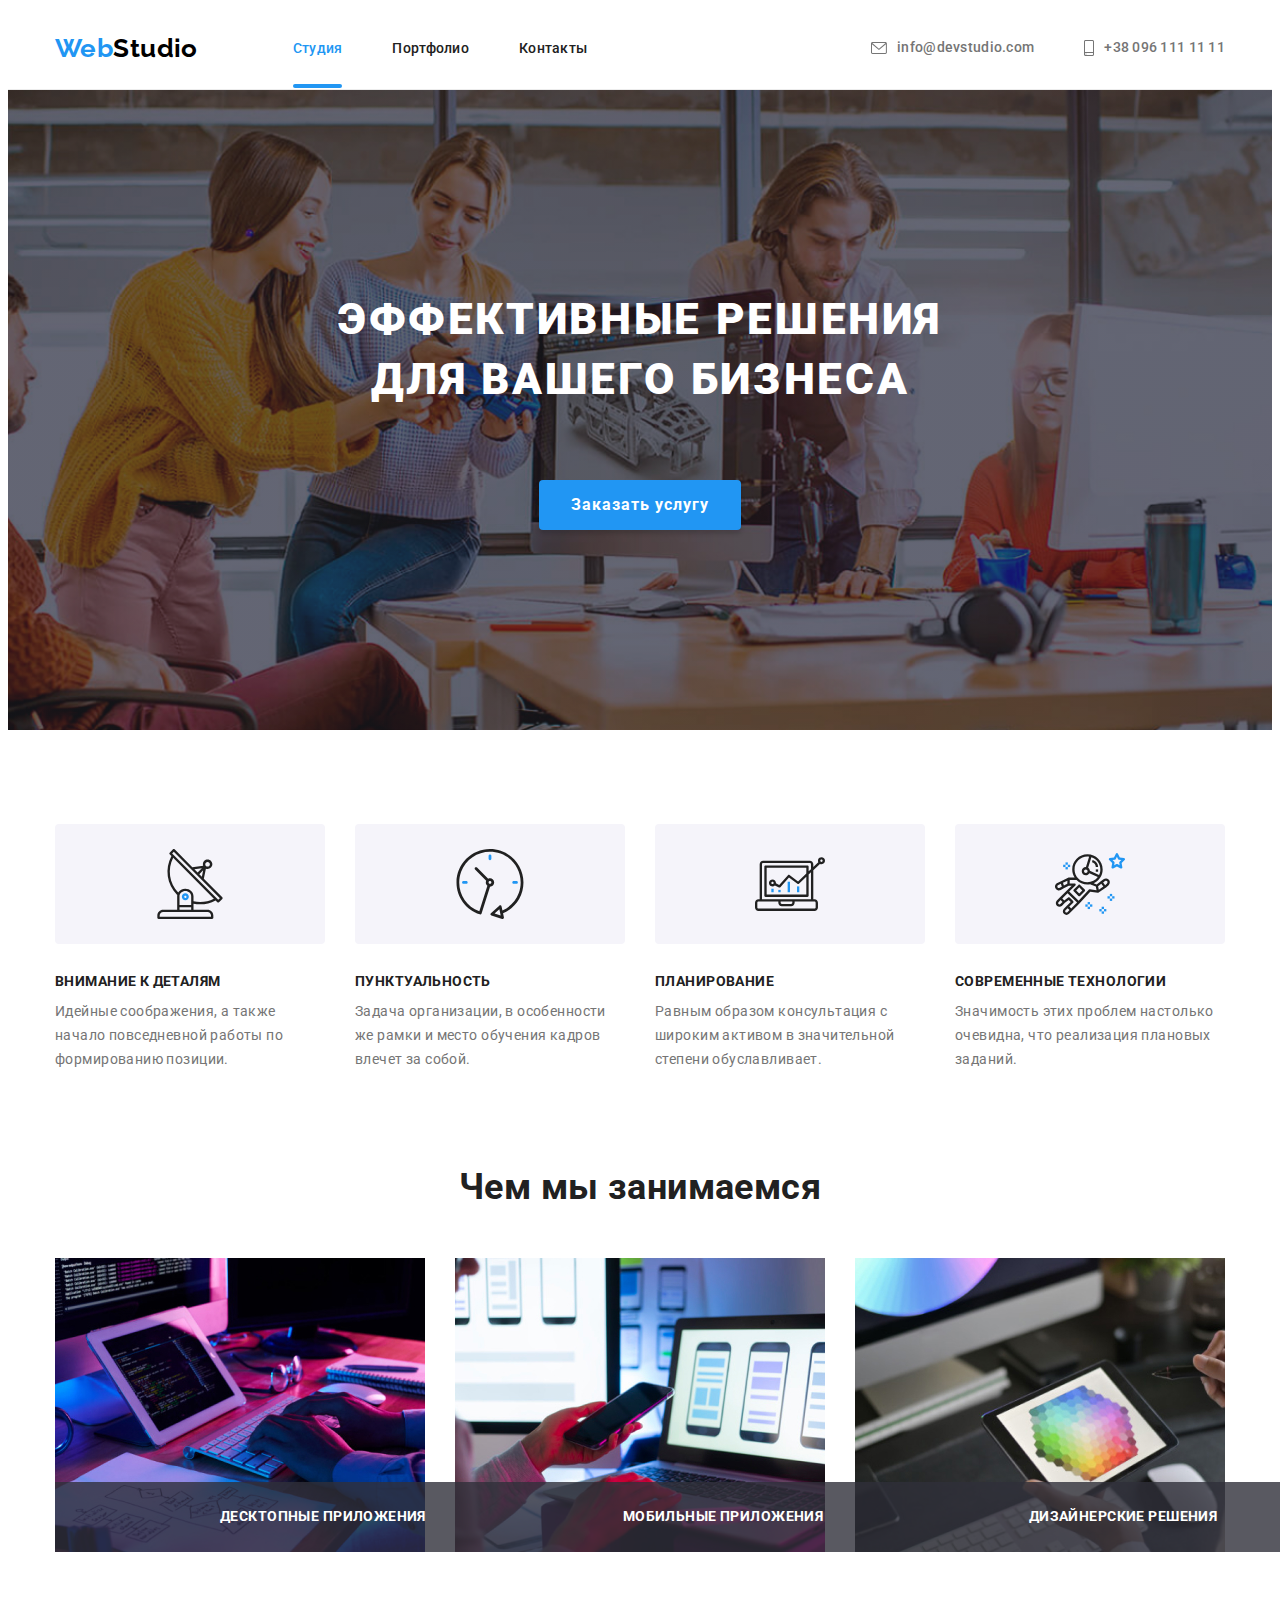
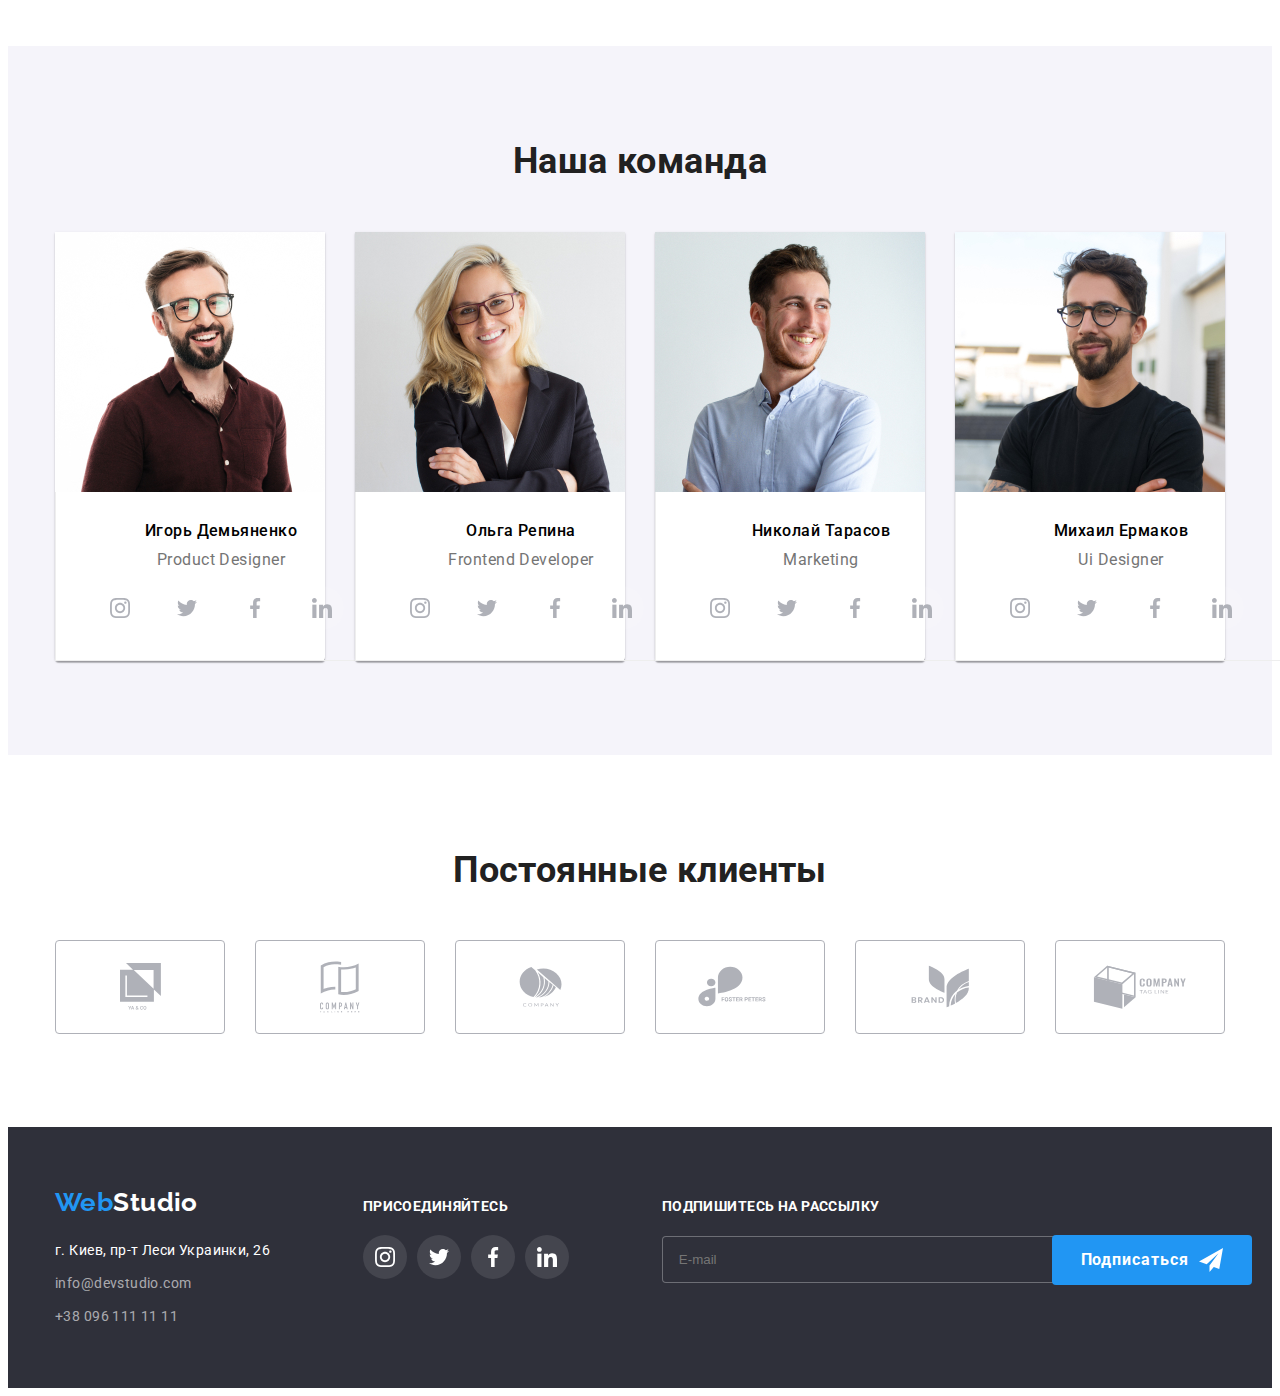
==== commit 0741e384: "Правки по отступам и плавающее мобильное меню" ====
--- a/index.html
+++ b/index.html
@@ -77,37 +77,38 @@
                     <a href="" class="mobile-menu__link link">Контакты</a>
                 </li>
             </ul>
-    
-            <ul class="mobile-menu__contact-list">
-                <li class="mobile-menu__contact-item list">
-                    <a href="tel:+380961111111" class="mobile-menu__contact-link link">
-                    +38 096 111 11 11
-                    </a>
-                </li>
-                <li class="mobile-menu__contact-item list">
-                    info@devstudio.com
-                </li>
-            </ul>
-    
-            <ul class="mobile-menu__social-list">
-                <li class="mobile-menu__social-item list">
-                    <a href="" class="mobile-menu__social-link link">Instagram
-                    </a>
-                </li>
-                <li class="mobile-menu__social-item list">
-                    <a href="" class="mobile-menu__social-link link">Twitter
-                    </a>
-                </li>
-                <li class="mobile-menu__social-item list">
-                    <a href="" class="mobile-menu__social-link link">Facebook
-                    </a>
-                </li>
-                <li class="mobile-menu__social-item list">
-                    <a href="" class="mobile-menu__social-link link">LinkedIn
-                    </a>
-                </li>
-            </ul>
-          </div>
+            <div>
+                <ul class="mobile-menu__contact-list">
+                    <li class="mobile-menu__contact-item list">
+                        <a href="tel:+380961111111" class="mobile-menu__contact-link link">
+                        +38 096 111 11 11
+                        </a>
+                    </li>
+                    <li class="mobile-menu__contact-item list">
+                        info@devstudio.com
+                    </li>
+                </ul>
+        
+                <ul class="mobile-menu__social-list">
+                    <li class="mobile-menu__social-item list">
+                        <a href="" class="mobile-menu__social-link link">Instagram
+                        </a>
+                    </li>
+                    <li class="mobile-menu__social-item list">
+                        <a href="" class="mobile-menu__social-link link">Twitter
+                        </a>
+                    </li>
+                    <li class="mobile-menu__social-item list">
+                        <a href="" class="mobile-menu__social-link link">Facebook
+                        </a>
+                    </li>
+                    <li class="mobile-menu__social-item list">
+                        <a href="" class="mobile-menu__social-link link">LinkedIn
+                        </a>
+                    </li>
+                </ul>
+            </div>
+        </div>
     </header>
     <!--Шапка-->
     <main class="main-page">
--- a/css/main.min.css
+++ b/css/main.min.css
@@ -1,2 +1,2 @@
-:root{--main-font:  'Roboto', sans-serif;--secondary-font: 'Raleway', sans-serif;--main-text-color: #212121;--addited-text-color: #757575;--accent-color: #2196F3;--accent-second-color: #188ce8;--title-fw: 700;--text-fw: 500;--background-color: #2F303A;--rare-text-color: #ffffff;--border-color: #eeeeee;--border-color-header: #ececec;--icon-color: #AFB1B8;--max-width: 1600px;--margin: 0 auto;--transition: cubic-bezier(0.4, 0, 0.2, 1)}.visually-hidden{position:absolute !important;clip:rect(1px 1px 1px 1px);clip:rect(1px, 1px, 1px, 1px);padding:0 !important;border:0 !important;height:1px !important;width:1px !important;overflow:hidden}body{font-family:"Roboto",sans-serif;font-size:14px;font-weight:400;color:var(--text-color);letter-spacing:.03em}h1,h2,h3,h4,h5,h6,p{margin:0}ol,ul{margin:0;padding:0}img{display:block}.list{list-style:none}.link{text-decoration:none}.container{margin:0 auto;padding-left:15px;padding-right:15px;box-sizing:border-box}@media screen and (min-width: 480px){.container{width:480px}}@media screen and (min-width: 768px){.container{width:768px}.header .container{display:flex;align-items:center}.footer .container{display:flex;justify-content:center;align-items:baseline;flex-wrap:wrap}}@media screen and (min-width: 1200px){.container{width:1200px}.footer .container{justify-content:flex-start;flex-wrap:nowrap;padding-top:0px;padding-bottom:0px}}.section{padding-top:60px;padding-bottom:60px;box-sizing:border-box}.section-title{color:var(--main-text-color);font-weight:700;font-size:36px;line-height:1.17;text-align:center;margin-bottom:50px}.section-hero{padding-top:118px;padding-bottom:118px;margin:var(--margin)}.section-specials{padding-top:60px;padding-bottom:60px;margin:var(--margin)}.section-team{padding-top:60px;padding-bottom:60px;margin:var(--margin)}.section-footer{padding-top:60px;padding-bottom:60px;margin:var(--margin);background-color:var(--background-color)}@media screen and (min-width: 480px){.section-hero,.section-team,.section-footer{min-width:480px}}@media screen and (min-width: 1200px){.section{padding-top:94px;padding-bottom:94px;max-width:var(--max-width)}.section-hero{padding-top:200px;padding-bottom:200px}.section-specials{padding-top:94px;padding-bottom:0px}.section-team{padding-top:94px;padding-bottom:94px}}.logo{color:#000;font-family:'Raleway', sans-serif;font-weight:700;font-size:26px;line-height:1.19;padding-top:16px;padding-bottom:16px}.logo__dark{color:#000}.logo__decor{color:var(--accent-color)}.logo__light{color:#fff}.footer__address .logo{margin-right:0px}@media screen and (min-width: 480px){.logo{margin-right:88px}}@media screen and (min-width: 768px){.logo{padding-top:25px;padding-bottom:25px}}@media screen and (min-width: 1200px){.logo{margin-right:95px}.footer__address .logo{margin-right:95px}}.navigation{display:flex;align-items:center;justify-content:space-between}.navigation-menu{display:flex}.navigation-menu__item:not(:last-child){margin-right:50px}.navigation-menu__link{position:relative;font-weight:var(--text-fw);font-size:14px;line-height:1.14;letter-spacing:0.02em;color:var(--addited-text-color);fill:var(--addited-text-color);color:var(--main-text-color);padding-top:32px;padding-bottom:32px;transition:color 250ms var(--transition)}.navigation-menu__link:hover,.navigation-menu__link:focus{color:var(--accent-color)}.navigation-menu__link::after{position:absolute;left:0;bottom:0;content:'';display:inline-block;width:100%;height:4px;border-radius:2px;background-color:var(--accent-color);transition:transform 250ms var(--transition);transform:scaleX(0)}.navigation-menu__link:hover::after{position:absolute;left:0;bottom:0;content:'';display:inline-block;width:100%;height:4px;border-radius:2px;background-color:var(--accent-color);transition:transform 250ms var(--transition);transform:scaleX(1)}@media screen and (max-width: 767px){.navigation-menu{display:none}}@media screen and (min-width: 768px){.navigation-menu.contact{flex-direction:column;align-items:flex-start}}@media screen and (min-width: 1200px){.navigation-menu.contact{flex-direction:row;align-items:center;justify-content:center}}.contacts{margin-left:auto}.contacts__item{margin-right:50px}.contacts__mail-link{font-weight:var(--text-fw);font-size:14px;line-height:1.14;letter-spacing:0.02em;color:var(--addited-text-color);display:flex;align-items:center;justify-content:center;transition:color 250ms var(--transition),fill 250ms var(--transition)}.contacts__mail-link:hover,.contacts__mail-link:focus{color:var(--accent-color)}.contacts__tel-link{font-weight:var(--text-fw);font-size:14px;line-height:1.14;letter-spacing:0.02em;color:var(--addited-text-color);display:flex;align-items:center;justify-content:center;transition:color 250ms var(--transition),fill 250ms var(--transition)}.contacts__tel-link:hover,.contacts__tel-link:focus{color:var(--accent-color)}.contacts__envelope-icon{width:16px;height:12px;margin-right:10px;fill:currentColor}.contacts__envelope-icon:hover,.contacts__envelope-icon:focus{fill:var(--accent-color)}.contacts__smartphone-icon{width:10px;height:16px;margin-right:10px;fill:currentColor}.contacts__smartphone-icon:hover,.contacts__smartphone-icon:focus{fill:var(--accent-color)}@media screen and (min-width: 768px){.contacts__mail-link,.contacts__tel-link{padding-top:5px;padding-bottom:5px}}@media screen and (min-width: 1200px){.contacts__item:not(:last-child){margin-right:50px}}.element{display:flex;justify-content:center;align-items:center;border-radius:4px;margin-bottom:30px;background-color:#F5F4FA;width:100%;height:120px}.current-link{color:var(--accent-color)}.current-link::after{position:absolute;left:0;bottom:0;content:'';display:inline-block;width:100%;height:4px;border-radius:2px;background-color:var(--accent-color);transform:scaleX(1)}.mobile-link_active{color:var(--accent-color)}.social__list{display:flex;justify-content:center;margin-top:16px}.social__links{display:flex;justify-content:center;align-items:center;width:44px;height:44px;border-radius:50% 50%;background-color:rgba(255,255,255,0.1);transition:background-color 250ms var(--transition)}.social__links:hover,.social__links:focus{background-color:var(--accent-color)}.social__icon{fill:var(--icon-color);transition:fill 250ms var(--transition)}.social__links:hover .social__icon,.social__links:focus .social__icon{fill:var(--rare-text-color)}.footer__social-links{margin-top:60px;margin-bottom:60px}.footer__social-title{color:var(--rare-text-color);font-size:14px;line-height:1.14;letter-spacing:0.03em;text-align:center;text-transform:uppercase}.footer__social-list{display:flex;justify-content:center;margin-top:20px}.footer__social-item:not(:last-child){margin-right:10px}.footer__social-icon{fill:var(--rare-text-color)}.footer__social-item:hover .footer__social-icon,.footer__social-item:focus .footer__social-icon{fill:var(--rare-text-color)}@media screen and (min-width: 1200px){.social__list{justify-content:space-around}.footer__social-links{margin-left:70px;margin-top:0px;margin-bottom:0px}.footer__social-title{text-align:left}}.modal-window{position:fixed;top:0;left:0;width:100%;height:100%;background-color:rgba(0,0,0,0.2);transition:opacity 250ms var(--transition),visibility 250ms var(--transition)}.is-hidden{opacity:0;visibility:hidden;pointer-events:none}.modal{position:absolute;top:50%;left:50%;transform:translate(-50%, -50%);max-width:320px;background-color:var(--rare-text-color);border-radius:4px;box-shadow:0px 1px 3px rgba(0,0,0,0.12),0px 1px 1px rgba(0,0,0,0.14),0px 2px 1px rgba(0,0,0,0.2)}.close-btn{position:absolute;top:14px;right:14px;width:30px;height:30px;border-radius:50%;cursor:pointer;background-color:var(--rare-text-color);border:1px solid var(--icon-color)}.close{position:absolute;top:50%;left:50%;transform:translate(-50%, -50%);transition:fill 250ms var(--transition)}.close:hover,.close:focus{fill:var(--accent-color)}.modal-form{display:flex;flex-direction:column;padding:40px}.modal-form__title{margin-bottom:12px;font-weight:var(--title-fw);font-size:20px;line-height:1.15;text-align:center;letter-spacing:0.03em;color:var(--main-text-color)}.modal-form__line{font-weight:400;font-size:12px;line-height:1.17;letter-spacing:0.01em;color:var(--addited-text-color)}.modal-form__line:not(:nth-child(5)){margin-bottom:10px}.modal-form__line-wrapper{position:relative;display:block;margin-top:4px}.modal-form__input{width:100%;height:40px;padding-left:42px;border:1px solid rgba(33,33,33,0.2);border-radius:4px;transition:border-color 250ms var(--transition)}.modal-form__input:focus{outline:none;border-color:var(--accent-color)}.modal-form__input:focus+.modal-form__icon{fill:var(--accent-color)}.modal-form__icon{position:absolute;top:50%;left:12px;transform:translateY(-50%);transition:fill 250ms var(--transition)}.modal-form__comment{padding:16px 12px;margin-top:4px;width:100%;resize:none;border:1px solid rgba(33,33,33,0.2);border-radius:4px}.modal-form__comment:focus{outline:none;border-color:var(--accent-color)}.modal-form__comment::placeholder{font-size:12px;line-height:1.17;letter-spacing:0.01em;color:rgba(117,117,117,0.5)}.modal-form__label{margin-top:20px;margin-bottom:30px}.modal-form__checkbox{display:flex;align-items:center;font-size:12px;line-height:1.17;letter-spacing:0.03em;color:var(--addited-text-color);cursor:pointer;transition:background-image 250ms var(--transition)}.modal-form__checkbox::before{content:'';display:block;width:15px;height:16px;margin-right:8px;border:2px solid var(--main-text-color);border-radius:2px}.modal-form__checkbox-term:checked+.modal-form__checkbox::before{border-color:transparent;background-image:url(/images/icon-check2.svg);background-origin:border-box;background-position:center}.modal-form__checkbox-term:focus+.modal-form__checkbox::before{border-color:var(--accent-color)}.modal-form__link{color:var(--accent-color);text-decoration-line:underline}.modal-form__btn{align-self:center;min-width:200px;padding-top:10px;padding-bottom:10px;font-size:16px;line-height:1.88;letter-spacing:0.06em;border-radius:4px;border:transparent;cursor:pointer;color:var(--rare-text-color);background-color:var(--accent-color);transition:background-color 250ms var(--transition)}.modal-form__btn:hover,.modal-form__btn:focus{background-color:var(--accent-second-color)}@media screen and (min-width: 480px){.modal{min-width:450px}.modal-form__checkbox{display:flex;align-items:center}.modal-form__comment{height:120px}}@media screen and (min-width: 1200px){.modal{min-width:528px;height:581px}.modal-form__checkbox{font-size:14px;line-height:1.71}}.company-title{font-family:var(--main-font);font-weight:var(--title-fw);font-size:18px;line-height:2;letter-spacing:0.06em;color:var(--main-text-color);margin-bottom:4px}.portfolio-list{display:flex;flex-wrap:wrap;margin-top:-30px;margin-left:-30px}.portfolio-description{padding:20px 24px;border-right:solid 1px;border-bottom:solid 1px;border-left:solid 1px;border-color:var(--border-color)}.portfolio-img{margin-top:30px;margin-left:30px;flex-basis:calc(100% / 3 - 30px)}.portfolio-img:hover{box-shadow:0px 1px 1px rgba(0,0,0,0.12),0px 4px 4px rgba(0,0,0,0.06),1px 4px 6px rgba(0,0,0,0.16)}.portfolio-link{color:var(--addited-text-color)}.branch{font-family:var(--main-font);font-weight:400;font-size:16px;line-height:1.87;letter-spacing:0.03em;color:var(--addited-text-color)}.portfolio-img-wraper{position:relative;overflow:hidden}.overlay{font-weight:var(--main-font);font-size:18px;letter-spacing:0.03em;line-height:28px;position:absolute;top:0;left:0;height:100%;padding:64px 23px;background-color:rgba(33,150,243,0.9);color:var(--rare-text-color);transform:translateY(105%);transition:transform 250ms var(--transition)}.portfolio-link:hover .overlay,.portfolio-link:focus .overlay{transform:translateY(0)}.filters__list{display:flex;justify-content:center;margin-bottom:50px}.filters__buttons:not(:last-child){margin-right:8px}.filters__btn{font-family:var(--main-font);font-weight:var(--text-fw);font-size:16px;line-height:1.62;letter-spacing:0.03em;cursor:pointer;min-width:73px;padding:6px 22px;border-radius:4px;border:transparent;transition:color 250ms var(--transition),background-color 250ms var(--transition),box-shadow 250ms var(--transition)}.filters__btn:hover,.filters__btn:focus{color:var(--rare-text-color);background-color:var(--accent-color);box-shadow:0px 3px 1px rgba(0,0,0,0.1),0px 1px 2px rgba(0,0,0,0.08),0px 2px 2px rgba(0,0,0,0.12)}.mobile-menu{position:fixed;top:0;left:50%;width:100vw;height:100vh;z-index:2;padding:48px 40px;font-weight:500;line-height:1.18;letter-spacing:0.02em;background-color:#fff;box-shadow:0px 1px 3px rgba(0,0,0,0.12),0px 1px 1px rgba(0,0,0,0.14),0px 2px 1px rgba(0,0,0,0.2);border-radius:4px;opacity:0;visibility:hidden;pointer-events:none;transform:translate(-50%);transition:opacity 250ms var(--transition),visibility 250ms var(--transition)}.mobile-menu.is-open{opacity:1;visibility:visible;pointer-events:auto}.mobile-menu__list{font-size:26px}.mobile-menu__item:not(:last-child){margin-bottom:32px}.mobile-menu__link{color:var(--main-text-color);transition:color 250ms var(--transition)}.mobile-menu__link:hover,.mobile-menu__link:focus{color:var(--accent-color)}.mobile-menu__btn{position:absolute;top:10px;right:10px;background-color:transparent;border:transparent;cursor:pointer;transition:fill 250ms var(--transition)}.mobile-menu__btn:hover,.mobile-menu__btn:focus{fill:var(--accent-color)}.mobile-menu__contact-list{margin-top:150px}.mobile-menu__contact-item{font-size:24px;line-height:1.17;color:#757575}.mobile-menu__contact-link{display:block;color:var(--accent-color);font-size:26px;margin-bottom:32px;transition:color 250ms var(--transition)}.mobile-menu__contact-link:hover,.mobile-menu__contact-link:focus{color:var(--accent-color)}.mobile-menu__social-list{display:flex;flex-wrap:wrap;margin-top:64px;font-size:18px;line-height:1.22}.mobile-menu__social-item{position:relative;margin-bottom:10px}.mobile-menu__social-item:not(:last-child){padding-right:2%;border-right:1px solid rgba(33,33,33,0.2)}.mobile-menu__social-item:not(:first-child){padding-left:2%;border-left:1px solid rgba(33,33,33,0.2)}.mobile-menu__social-link{max-width:100%;color:var(--accent-color);transition:color 250ms var(--transition)}.mobile-menu__social-link:hover,.mobile-menu__social-link:focus{color:var(--accent-second-color)}@media screen and (min-width: 480px){.mobile-menu__list{font-size:40px}.mobile-menu__contact-list{margin-top:200px}.mobile-menu__contact-link{font-size:34px}}@media screen and (min-width: 768px){.mobile-menu{display:none}}.hero{background-color:var(--background-color);background-image:linear-gradient(rgba(47,48,58,0.4), rgba(47,48,58,0.4)),url(../images/background.jpg);background-repeat:no-repeat;background-position:center;background-size:cover}.hero .container{text-align:center}.title{font-weight:900;font-size:44px;line-height:1.36;letter-spacing:0.06em;text-transform:uppercase;text-align:center;color:var(--rare-text-color);width:696px;height:120px;margin:0 auto}.modal-btn{font-family:inherit;font-weight:var(--title-fw);font-size:16px;line-height:1.87;box-shadow:0px 4px 4px rgba(0,0,0,0.15);border-radius:4px;letter-spacing:0.06em;cursor:pointer;display:block;min-width:200px;margin:30px auto 0;padding:10px 32px;border-radius:4px;border:transparent;color:var(--rare-text-color);background-color:var(--accent-color);transition:color 250ms var(--transition),background-color 250ms var(--transition)}.modal-btn:hover,.modal-btn:focus{color:var(--rare-text-color);background-color:var(--accent-second-color)}.specials__list-description:not(:last-child){margin-bottom:30px}.specials__list-description-description-text{font-weight:400;line-height:1.71;color:var(--addited-text-color)}.specials__list-description-title{font-weight:var(--title-fw);font-size:14px;line-height:1.14;letter-spacing:0.03em;text-transform:uppercase;text-align:center;color:var(--main-text-color);margin-bottom:10px}.specials__list-description-text{font-weight:400;font-size:14px;line-height:1.71;letter-spacing:0.03em;color:var(--addited-text-color)}@media screen and (min-width: 768px){.specials__list-description-title{text-align:left}.specials__list{display:flex;flex-wrap:wrap;margin-top:-30px;margin-left:-30px}.specials__list-description{flex-basis:calc((100% - 2 * 30px) / 2);margin-top:30px;margin-left:30px}.specials__list-description:not(:last-child){margin-bottom:0px}}@media screen and (min-width: 1200px){.specials__list{flex-wrap:nowrap;margin-top:0px;margin-left:0px}.specials__list-description{width:270px;flex-basis:calc(100% - 4 * 30px);margin-top:0px;margin-left:0px}.specials__list-description:not(:last-child){margin-right:30px}}.activities__title{font-weight:var(--title-fw);font-size:36px;line-height:1.16;letter-spacing:0.03em;text-align:center;margin-bottom:50px}.activities__img-list{display:flex;flex-wrap:wrap;margin-left:-30px}.activities__img{position:relative;margin-left:30px;flex-basis:calc(100% / 3 - 30px)}.activities__overlay{position:absolute;left:0;bottom:0;width:100%;font-weight:var(--title-fw);font-size:14px;line-height:1.14;text-align:center;letter-spacing:0.03em;text-transform:uppercase;padding:30px 0px 27px 0px;color:var(--rare-text-color);background-color:rgba(47,48,58,0.8)}.team{background-color:#F5F4FA}.team__title{font-weight:var(--title-fw);font-size:36px;line-height:1.16;letter-spacing:0.03em;text-align:center;margin-bottom:50px}.team__list{display:flex;margin-left:-30px}.team__list img{max-width:100%}.team__img{max-width:100%;border-bottom-left-radius:4px;border-bottom-right-radius:4px;box-shadow:0px 1px 3px rgba(0,0,0,0.12),0px 1px 1px rgba(0,0,0,0.14),0px 2px 1px rgba(0,0,0,0.2);background-color:var(--rare-text-color)}.team__img:not(:last-child){margin-bottom:30px}.team__info{width:100%;padding:30px 30px;text-align:center;border-right:solid 1px;border-bottom:solid 1px;border-left:solid 1px;border-color:var(--border-color)}.team__name{font-weight:var(--text-fw);font-size:16px;line-height:1.18;letter-spacing:0.03em;margin-bottom:10px}.team__profession{font-weight:400;font-size:16px;line-height:1.18;letter-spacing:0.03em;color:var(--addited-text-color)}@media screen and (min-width: 480px){.team__img{width:450px}}@media screen and (min-width: 768px){.team__list{margin-top:-30px;margin-left:-30px}.team__img{flex-basis:calc((100% - 2 * 30px) / 2);margin-top:30px;margin-left:30px}.team__img:not(:last-child){margin-bottom:0px}}@media screen and (min-width: 1200px){.team__img{flex-basis:calc(100% / 4 - 30px)}}.clients__title{font-weight:700;font-size:36px;line-height:1.17;text-align:center;margin-bottom:50px;color:var(--main-text-color)}.clients__list{display:flex;justify-content:center;align-items:center}.clients__item{display:flex;justify-content:center;align-items:center;width:170px;height:92px}.clients__item:not(:last-child){margin-right:30px}.clients__link{display:flex;justify-content:center;align-items:center;border:1px solid var(--icon-color);border-radius:4px;width:100%;height:100%;transition:border 250ms var(--transition)}.clients__link:hover,.clients__link:focus{border-color:var(--accent-color)}.clients__icon{fill:var(--icon-color);transition:fill 250ms var(--transition)}.clients__link:hover .clients__icon,.clients__link:focus .clients__icon{fill:var(--accent-color)}.footer__address{font-weight:400;font-style:inherit;font-size:14px;line-height:1.71;letter-spacing:0.03em;color:var(--rare-text-color);margin-bottom:9px}.footer__mail-link{font-family:var(--main-font);font-weight:400;font-size:14px;line-height:1.71;letter-spacing:0.03em;color:rgba(255,255,255,0.6);transition:color 250ms var(--transition)}.footer__mail-link:hover,.footer__mail-link:focus{color:var(--accent-color)}.footer__tel-link{font-family:var(--main-font);font-weight:400;font-size:14px;line-height:1.71;letter-spacing:0.03em;color:rgba(255,255,255,0.6);transition:color 250ms var(--transition)}.footer__tel-link:hover,.footer__tel-link:focus{color:var(--accent-color)}.footer__contacts-list{display:flex;flex-direction:column;width:231px;height:81px}.footer__about-contacts:not(:last-child){margin-bottom:9px}.footer__about-address{color:var(--rare-text-color)}.subscribe-form{margin-left:93px}.subscribe-form__title{display:inline-block;font-weight:var(--title-fw);font-size:14px;line-height:1.14;letter-spacing:0.03em;text-transform:uppercase;color:var(--rare-text-color);margin-bottom:20px}.subscribe-form__container{display:inline-flex}.subscribe-form__input{min-width:338px;padding-top:15px;padding-bottom:15px;padding-left:16px;color:var(--rare-text-color);background-color:var(--background-color);border:1px solid rgba(255,255,255,0.3);border-radius:4px;transition:border-color 250ms var(--transition)}.subscribe-form__input::placeholder{color:rgba(255,255,255,0.6)}.subscribe-form__input:focus{outline:none;border-color:var(--accent-color)}.subscribe-form__btn{display:flex;justify-content:center;min-width:200px;padding-top:10px;padding-bottom:10px;margin-left:12px;font-family:inherit;font-weight:var(--title-fw);font-size:16px;line-height:1.9;letter-spacing:0.06em;cursor:pointer;border-radius:4px;border:transparent;background-color:var(--accent-color);color:var(--rare-text-color);transition:background-color 250ms var(--transition)}.subscribe-form__btn:hover,.subscribe-form__btn:focus{background-color:var(--accent-second-color)}.subscribe-form__icon{fill:var(--rare-text-color);margin-left:10px}
+:root{--main-font:  'Roboto', sans-serif;--secondary-font: 'Raleway', sans-serif;--main-text-color: #212121;--addited-text-color: #757575;--accent-color: #2196F3;--accent-second-color: #188ce8;--title-fw: 700;--text-fw: 500;--background-color: #2F303A;--rare-text-color: #ffffff;--border-color: #eeeeee;--border-color-header: #ececec;--icon-color: #AFB1B8;--max-width: 1600px;--margin: 0 auto;--transition: cubic-bezier(0.4, 0, 0.2, 1)}.visually-hidden{position:absolute !important;clip:rect(1px 1px 1px 1px);clip:rect(1px, 1px, 1px, 1px);padding:0 !important;border:0 !important;height:1px !important;width:1px !important;overflow:hidden}body{font-family:"Roboto",sans-serif;font-size:14px;font-weight:400;color:var(--text-color);letter-spacing:.03em}h1,h2,h3,h4,h5,h6,p{margin:0}ol,ul{margin:0;padding:0}img{display:block}.list{list-style:none}.link{text-decoration:none}.container{margin:0 auto;padding-left:15px;padding-right:15px;box-sizing:border-box}@media screen and (min-width: 480px){.container{width:480px}}@media screen and (min-width: 768px){.container{width:768px}.header .container{display:flex;align-items:center}.footer .container{display:flex;justify-content:center;align-items:baseline;flex-wrap:wrap}}@media screen and (min-width: 1200px){.container{width:1200px}.footer .container{justify-content:flex-start;flex-wrap:nowrap;padding-top:0px;padding-bottom:0px}}.section{padding-top:60px;padding-bottom:60px;box-sizing:border-box}.section-title{color:var(--main-text-color);font-weight:700;font-size:28px;line-height:1.17;text-align:center;margin-bottom:30px}.section-hero{padding-top:118px;padding-bottom:118px;margin:var(--margin)}.section-specials{padding-top:60px;padding-bottom:60px;margin:var(--margin)}.section-team{padding-top:60px;padding-bottom:60px;margin:var(--margin)}.section-footer{padding-top:60px;padding-bottom:60px;margin:var(--margin);background-color:var(--background-color)}@media screen and (min-width: 480px){.section-hero,.section-team,.section-footer{min-width:480px}}@media screen and (min-width: 1200px){.section{padding-top:94px;padding-bottom:94px}.section-hero{padding-top:200px;padding-bottom:200px}.section-specials{padding-top:94px;padding-bottom:0px}.section-team{padding-top:94px;padding-bottom:94px}.section-title{color:var(--main-text-color);font-weight:700;font-size:36px;line-height:1.17;text-align:center;margin-bottom:50px}}.logo{color:#000;font-family:'Raleway', sans-serif;font-weight:700;font-size:26px;line-height:1.19;padding-top:16px;padding-bottom:16px}.logo__dark{color:#000}.logo__decor{color:var(--accent-color)}.logo__light{color:#fff}.footer__address .logo{margin-right:0px}@media screen and (min-width: 480px){.logo{margin-right:88px}}@media screen and (min-width: 768px){.logo{padding-top:25px;padding-bottom:25px}}@media screen and (min-width: 1200px){.logo{margin-right:95px}.footer__address .logo{margin-right:95px}}.navigation{display:flex;align-items:center;justify-content:space-between}.navigation-menu{display:flex}.navigation-menu__item:not(:last-child){margin-right:50px}.navigation-menu__link{position:relative;font-weight:var(--text-fw);font-size:14px;line-height:1.14;letter-spacing:0.02em;color:var(--addited-text-color);fill:var(--addited-text-color);color:var(--main-text-color);padding-top:32px;padding-bottom:32px;transition:color 250ms var(--transition)}.navigation-menu__link:hover,.navigation-menu__link:focus{color:var(--accent-color)}.navigation-menu__link::after{position:absolute;left:0;bottom:0;content:'';display:inline-block;width:100%;height:4px;border-radius:2px;background-color:var(--accent-color);transition:transform 250ms var(--transition);transform:scaleX(0)}.navigation-menu__link:hover::after{position:absolute;left:0;bottom:0;content:'';display:inline-block;width:100%;height:4px;border-radius:2px;background-color:var(--accent-color);transition:transform 250ms var(--transition);transform:scaleX(1)}@media screen and (max-width: 767px){.navigation-menu{display:none}}@media screen and (min-width: 768px){.navigation-menu.contacts{flex-direction:column;align-items:flex-start}}@media screen and (min-width: 1200px){.navigation-menu.contacts{flex-direction:row;align-items:center;justify-content:center}}.contacts{margin-left:auto}.contacts__mail-link{font-weight:var(--text-fw);font-size:14px;line-height:1.14;letter-spacing:0.02em;color:var(--addited-text-color);display:flex;align-items:center;justify-content:center;transition:color 250ms var(--transition),fill 250ms var(--transition)}.contacts__mail-link:hover,.contacts__mail-link:focus{color:var(--accent-color)}.contacts__tel-link{font-weight:var(--text-fw);font-size:14px;line-height:1.14;letter-spacing:0.02em;color:var(--addited-text-color);display:flex;align-items:center;justify-content:center;transition:color 250ms var(--transition),fill 250ms var(--transition)}.contacts__tel-link:hover,.contacts__tel-link:focus{color:var(--accent-color)}.contacts__envelope-icon{width:16px;height:12px;margin-right:10px;fill:currentColor}.contacts__envelope-icon:hover,.contacts__envelope-icon:focus{fill:var(--accent-color)}.contacts__smartphone-icon{width:10px;height:16px;margin-right:10px;fill:currentColor}.contacts__smartphone-icon:hover,.contacts__smartphone-icon:focus{fill:var(--accent-color)}@media screen and (min-width: 768px){.contacts__mail-link,.contacts__tel-link{padding-top:5px;padding-bottom:5px}}@media screen and (min-width: 1200px){.contacts__item:not(:last-child){margin-right:50px}}.element{display:flex;justify-content:center;align-items:center;border-radius:4px;margin-bottom:30px;background-color:#F5F4FA;width:100%;height:120px}.current-link{color:var(--accent-color)}.current-link::after{position:absolute;left:0;bottom:0;content:'';display:inline-block;width:100%;height:4px;border-radius:2px;background-color:var(--accent-color);transform:scaleX(1)}.mobile-link_active{color:var(--accent-color)}.social__list{display:flex;justify-content:center;margin-top:16px}.social__links{display:flex;justify-content:center;align-items:center;width:44px;height:44px;border-radius:50% 50%;background-color:rgba(255,255,255,0.1);transition:background-color 250ms var(--transition)}.social__links:hover,.social__links:focus{background-color:var(--accent-color)}.social__icon{fill:var(--icon-color);transition:fill 250ms var(--transition)}.social__links:hover .social__icon,.social__links:focus .social__icon{fill:var(--rare-text-color)}.footer__social-links{margin-bottom:60px}.footer__social-title{color:var(--rare-text-color);font-size:14px;line-height:1.14;letter-spacing:0.03em;text-align:center;text-transform:uppercase}.footer__social-list{display:flex;justify-content:center;margin-top:20px}.footer__social-item:not(:last-child){margin-right:10px}.footer__social-icon{fill:var(--rare-text-color)}.footer__social-item:hover .footer__social-icon,.footer__social-item:focus .footer__social-icon{fill:var(--rare-text-color)}@media screen and (min-width: 1200px){.social__list{justify-content:space-around}.footer__social-links{margin-left:70px;margin-top:0px;margin-bottom:0px}.footer__social-title{text-align:left}}.modal-window{position:fixed;top:0;left:0;width:100%;height:100%;background-color:rgba(0,0,0,0.2);transition:opacity 250ms var(--transition),visibility 250ms var(--transition)}.is-hidden{opacity:0;visibility:hidden;pointer-events:none}.modal{position:absolute;top:50%;left:50%;transform:translate(-50%, -50%);max-width:320px;background-color:var(--rare-text-color);border-radius:4px;box-shadow:0px 1px 3px rgba(0,0,0,0.12),0px 1px 1px rgba(0,0,0,0.14),0px 2px 1px rgba(0,0,0,0.2)}.close-btn{position:absolute;top:14px;right:14px;width:30px;height:30px;border-radius:50%;cursor:pointer;background-color:var(--rare-text-color);border:1px solid var(--icon-color)}.close{position:absolute;top:50%;left:50%;transform:translate(-50%, -50%);transition:fill 250ms var(--transition)}.close:hover,.close:focus{fill:var(--accent-color)}.modal-form{display:flex;flex-direction:column;padding:40px}.modal-form__title{margin-bottom:12px;font-weight:var(--title-fw);font-size:20px;line-height:1.15;text-align:center;letter-spacing:0.03em;color:var(--main-text-color)}.modal-form__line{font-weight:400;font-size:12px;line-height:1.17;letter-spacing:0.01em;color:var(--addited-text-color)}.modal-form__line:not(:nth-child(5)){margin-bottom:10px}.modal-form__line-wrapper{position:relative;display:block;margin-top:4px}.modal-form__input{width:100%;height:40px;padding-left:42px;border:1px solid rgba(33,33,33,0.2);border-radius:4px;transition:border-color 250ms var(--transition)}.modal-form__input:focus{outline:none;border-color:var(--accent-color)}.modal-form__input:focus+.modal-form__icon{fill:var(--accent-color)}.modal-form__icon{position:absolute;top:50%;left:12px;transform:translateY(-50%);transition:fill 250ms var(--transition)}.modal-form__comment{padding:16px 12px;margin-top:4px;width:100%;resize:none;border:1px solid rgba(33,33,33,0.2);border-radius:4px}.modal-form__comment:focus{outline:none;border-color:var(--accent-color)}.modal-form__comment::placeholder{font-size:12px;line-height:1.17;letter-spacing:0.01em;color:rgba(117,117,117,0.5)}.modal-form__label{margin-top:20px;margin-bottom:30px}.modal-form__checkbox{display:flex;align-items:center;font-size:12px;line-height:1.17;letter-spacing:0.03em;color:var(--addited-text-color);cursor:pointer;transition:background-image 250ms var(--transition)}.modal-form__checkbox::before{content:'';display:block;width:15px;height:16px;margin-right:8px;border:2px solid var(--main-text-color);border-radius:2px}.modal-form__checkbox-term:checked+.modal-form__checkbox::before{border-color:transparent;background-image:url(/images/icon-check2.svg);background-origin:border-box;background-position:center}.modal-form__checkbox-term:focus+.modal-form__checkbox::before{border-color:var(--accent-color)}.modal-form__link{color:var(--accent-color);text-decoration-line:underline}.modal-form__btn{align-self:center;min-width:200px;padding-top:10px;padding-bottom:10px;font-size:16px;line-height:1.88;letter-spacing:0.06em;border-radius:4px;border:transparent;cursor:pointer;color:var(--rare-text-color);background-color:var(--accent-color);transition:background-color 250ms var(--transition)}.modal-form__btn:hover,.modal-form__btn:focus{background-color:var(--accent-second-color)}@media screen and (min-width: 480px){.modal{min-width:450px}.modal-form__checkbox{display:flex;align-items:center}.modal-form__comment{height:120px}}@media screen and (min-width: 1200px){.modal{min-width:528px;height:581px}.modal-form__checkbox{font-size:14px;line-height:1.71}}.company-title{font-family:var(--main-font);font-weight:var(--title-fw);font-size:18px;line-height:2;letter-spacing:0.06em;color:var(--main-text-color);margin-bottom:4px}.portfolio-list{display:flex;flex-wrap:wrap}.portfolio-list img{max-width:100%}.portfolio-img{max-width:100%}.portfolio-img:hover{box-shadow:0px 1px 1px rgba(0,0,0,0.12),0px 4px 4px rgba(0,0,0,0.06),1px 4px 6px rgba(0,0,0,0.16)}.portfolio-img-wraper{position:relative;overflow:hidden}.portfolio-link{color:var(--addited-text-color)}.portfolio-link:hover .overlay,.portfolio-link:focus .overlay{transform:translateY(0)}.portfolio-description{padding:20px 24px;border-right:solid 1px;border-bottom:solid 1px;border-left:solid 1px;border-color:var(--border-color)}.portfolio-img:hover{box-shadow:0px 1px 1px rgba(0,0,0,0.12),0px 4px 4px rgba(0,0,0,0.06),1px 4px 6px rgba(0,0,0,0.16)}.branch{font-family:var(--main-font);font-weight:400;font-size:16px;line-height:1.87;letter-spacing:0.03em;color:var(--addited-text-color)}.portfolio-img-wraper{position:relative;overflow:hidden}.overlay{font-weight:var(--main-font);font-size:18px;letter-spacing:0.03em;line-height:28px;position:absolute;top:0;left:0;height:100%;padding:30px 23px;background-color:rgba(33,150,243,0.9);color:var(--rare-text-color);transform:translateY(105%);transition:transform 250ms var(--transition)}@media screen and (min-width: 480px){.overlay{padding:64px 23px;font-size:18px}}.portfolio-link:hover .overlay,.portfolio-link:focus .overlay{transform:translateY(0)}@media screen and (min-width: 768px){.portfolio-list{margin-top:-30px;margin-left:-30px}.portfolio-img{flex-basis:calc((100% - 2 * 30px) / 2);margin-top:30px;margin-left:30px}.first-card{padding-bottom:56px}}@media screen and (min-width: 1200px){.portfolio-img{flex-basis:calc((100% - 3 * 30px) / 3)}.first-card{padding-bottom:20px}}.filters__list{display:flex;flex-wrap:wrap;justify-content:flex-start;margin-bottom:34px}.filters__buttons:not(:last-child){margin-right:8px;margin-bottom:8px}.filters__btn{font-family:var(--main-font);font-weight:var(--text-fw);font-size:16px;line-height:1.62;letter-spacing:0.03em;cursor:pointer;min-width:73px;padding:6px 22px;border-radius:4px;border:transparent;transition:color 250ms var(--transition),background-color 250ms var(--transition),box-shadow 250ms var(--transition)}.filters__btn:hover,.filters__btn:focus{color:var(--rare-text-color);background-color:var(--accent-color);box-shadow:0px 3px 1px rgba(0,0,0,0.1),0px 1px 2px rgba(0,0,0,0.08),0px 2px 2px rgba(0,0,0,0.12)}@media screen and (min-width: 768px){.filters__list{flex-wrap:nowrap;justify-content:center}}.mobile-menu{position:fixed;top:0;left:50%;width:100vw;height:100vh;z-index:2;display:flex;flex-direction:column;justify-content:space-between;padding:48px 40px;font-weight:500;line-height:1.18;letter-spacing:0.02em;background-color:#fff;box-shadow:0px 1px 3px rgba(0,0,0,0.12),0px 1px 1px rgba(0,0,0,0.14),0px 2px 1px rgba(0,0,0,0.2);border-radius:4px;opacity:0;visibility:hidden;pointer-events:none;transform:translate(-50%);transition:opacity 250ms var(--transition),visibility 250ms var(--transition)}.mobile-menu.is-open{opacity:1;visibility:visible;pointer-events:auto}.mobile-menu__list{font-size:26px}.mobile-menu__item:not(:last-child){margin-bottom:32px}.mobile-menu__link{color:var(--main-text-color);transition:color 250ms var(--transition)}.mobile-menu__link:hover,.mobile-menu__link:focus{color:var(--accent-color)}.mobile-menu__btn{position:absolute;top:10px;right:10px;background-color:transparent;border:transparent;cursor:pointer;transition:fill 250ms var(--transition)}.mobile-menu__btn:hover,.mobile-menu__btn:focus{fill:var(--accent-color)}.mobile-menu__contact-item{font-size:24px;line-height:1.17;color:#757575}.mobile-menu__contact-link{display:block;color:var(--accent-color);font-size:26px;margin-bottom:32px;transition:color 250ms var(--transition)}.mobile-menu__contact-link:hover,.mobile-menu__contact-link:focus{color:var(--accent-color)}.mobile-menu__social-list{display:flex;flex-wrap:wrap;margin-top:64px;font-size:18px;line-height:1.22}.mobile-menu__social-item{position:relative;margin-bottom:10px}.mobile-menu__social-item:not(:last-child){padding-right:2%;border-right:1px solid rgba(33,33,33,0.2)}.mobile-menu__social-item:not(:first-child){padding-left:2%;border-left:1px solid rgba(33,33,33,0.2)}.mobile-menu__social-link{max-width:100%;color:var(--accent-color);transition:color 250ms var(--transition)}.mobile-menu__social-link:hover,.mobile-menu__social-link:focus{color:var(--accent-second-color)}@media screen and (min-width: 480px){.mobile-menu__list{font-size:40px}.mobile-menu__contact-link{font-size:34px}}@media screen and (min-width: 768px){.mobile-menu{display:none}}.header{border-bottom:solid 1px;border-color:var(--border-color-header);margin:var(--margin)}.line-btn{background-color:transparent;border:transparent;transition:fill 250ms var(--transition)}.line-btn:hover,.line-btn:focus{fill:var(--accent-color)}@media screen and (min-width: 767px){.line-btn{display:none}}.hero{max-width:100%;background-color:var(--background-color);background-image:linear-gradient(rgba(47,48,58,0.4), rgba(47,48,58,0.4)),url(../images/mobile/bg-hero@1x.jpg);background-position:center;background-size:cover;background-repeat:no-repeat}@media (min-device-pixel-ratio: 2), (min-resolution: 192dpi), (min-resolution: 2dppx){.hero{background-image:linear-gradient(rgba(47,48,58,0.4), rgba(47,48,58,0.4)),url(../images/mobile/bg-hero@2x.jpg)}}.title{font-weight:900;font-size:26px;line-height:1.62;letter-spacing:0.06em;text-transform:uppercase;text-align:center;width:360px;color:var(--rare-text-color);margin:0 auto}.modal-btn{font-family:inherit;font-weight:var(--title-fw);font-size:16px;line-height:1.87;box-shadow:0px 4px 4px rgba(0,0,0,0.15);border-radius:4px;letter-spacing:0.06em;cursor:pointer;display:block;min-width:200px;margin:30px auto 0;padding:10px 32px;border-radius:4px;border:transparent;color:var(--rare-text-color);background-color:var(--accent-color);transition:color 250ms var(--transition),background-color 250ms var(--transition)}.modal-btn:hover,.modal-btn:focus{color:var(--rare-text-color);background-color:var(--accent-second-color)}@media screen and (min-width: 768px){.hero{background-color:var(--background-color);background-image:linear-gradient(rgba(47,48,58,0.4), rgba(47,48,58,0.4)),url(../images/tablet/bg-hero@1x.jpg)}}@media screen and (min-width: 768px) and (min-device-pixel-ratio: 2), screen and (min-width: 768px) and (min-resolution: 192dpi), screen and (min-width: 768px) and (min-resolution: 2dppx){.hero{background-image:linear-gradient(rgba(47,48,58,0.4), rgba(47,48,58,0.4)),url(../images/tablet/bg-hero@2x.jpg)}}@media screen and (min-width: 768px){.title{width:360px;height:84px}}@media screen and (min-width: 1200px){.hero{max-width:var(--max-width);background-color:var(--background-color);background-image:linear-gradient(rgba(47,48,58,0.4), rgba(47,48,58,0.4)),url(../images/desktop/bg-hero@1x.jpg)}}@media screen and (min-width: 1200px) and (min-device-pixel-ratio: 2), screen and (min-width: 1200px) and (min-resolution: 192dpi), screen and (min-width: 1200px) and (min-resolution: 2dppx){.hero{background-image:linear-gradient(rgba(47,48,58,0.4), rgba(47,48,58,0.4)),url(../images/desktop/bg-hero@2x.jpg)}}@media screen and (min-width: 1200px){.title{width:700px;height:160px;font-size:44px;line-height:1.36}}.specials__list-description:not(:last-child){margin-bottom:30px}.specials__list-description-description-text{font-weight:400;line-height:1.71;color:var(--addited-text-color)}.specials__list-description-title{font-weight:var(--title-fw);font-size:14px;line-height:1.14;letter-spacing:0.03em;text-transform:uppercase;text-align:center;color:var(--main-text-color);margin-bottom:10px}.specials__list-description-text{font-weight:400;font-size:14px;line-height:1.71;letter-spacing:0.03em;color:var(--addited-text-color)}@media screen and (min-width: 768px){.specials__list-description-title{text-align:left}.specials__list{display:flex;flex-wrap:wrap;margin-top:-30px;margin-left:-30px}.specials__list-description{flex-basis:calc((100% - 2 * 30px) / 2);margin-top:30px;margin-left:30px}.specials__list-description:not(:last-child){margin-bottom:0px}}@media screen and (min-width: 1200px){.specials__list{flex-wrap:nowrap;margin-top:0px;margin-left:0px}.specials__list-description{width:270px;flex-basis:calc(100% - 4 * 30px);margin-top:0px;margin-left:0px}.specials__list-description:not(:last-child){margin-right:30px}}.activities__title{font-weight:var(--title-fw);font-size:36px;line-height:1.16;letter-spacing:0.03em;text-align:center;margin-bottom:50px}.activities__img-list{display:flex;flex-wrap:wrap;margin-left:-30px}.activities__img{position:relative;margin-left:30px;flex-basis:calc(100% / 3 - 30px)}.activities__overlay{position:absolute;left:0;bottom:0;width:100%;font-weight:var(--title-fw);font-size:14px;line-height:1.14;text-align:center;letter-spacing:0.03em;text-transform:uppercase;padding:27px 82px 27px 83px;color:var(--rare-text-color);background-color:rgba(47,48,58,0.8)}@media screen and (max-width: 1199px){.activities,.activities__img-list,.activities__img-list .section-title{display:none}}.team{background-color:#F5F4FA}.team__list{display:flex;flex-wrap:wrap}.team__list img{max-width:100%}.team__title{font-weight:var(--title-fw);font-style:normal;font-size:28px;line-height:1.17;letter-spacing:0.03em;text-align:center;margin-bottom:50px}.team__img{max-width:100%;border-bottom-left-radius:4px;border-bottom-right-radius:4px;box-shadow:0px 1px 3px rgba(0,0,0,0.12),0px 1px 1px rgba(0,0,0,0.14),0px 2px 1px rgba(0,0,0,0.2);background-color:var(--rare-text-color)}.team__img:not(:last-child){margin-bottom:30px}.team__info{width:100%;padding:30px 30px;text-align:center;border-right:solid 1px;border-bottom:solid 1px;border-left:solid 1px;border-color:var(--border-color)}.team__name{font-weight:var(--text-fw);font-size:16px;line-height:1.18;letter-spacing:0.03em;margin-bottom:10px}.team__profession{font-weight:400;font-size:16px;line-height:1.18;letter-spacing:0.03em;color:var(--addited-text-color)}@media screen and (min-width: 480px){.team__img{width:450px}}@media screen and (min-width: 768px){.team__list{margin-top:-30px;margin-left:-30px}.team__img{flex-basis:calc((100% - 2 * 30px) / 2);margin-top:30px;margin-left:30px}.team__img:not(:last-child){margin-bottom:0px}.team__title{font-weight:var(--title-fw);font-style:normal;font-size:28px;line-height:1.17;letter-spacing:0.03em;text-align:center;margin-bottom:50px}}@media screen and (min-width: 1200px){.team__img{flex-basis:calc(100% / 4 - 30px)}}.clients__title{font-weight:700;font-size:28px;line-height:1.17;text-align:center;margin-bottom:50px;color:var(--main-text-color)}.clients__list{display:flex;flex-wrap:wrap;justify-content:center;margin-top:-30px;margin-left:-30px}.clients__item{display:flex;justify-content:center;align-items:center;width:170px;height:92px;flex-basis:calc((100% - 2 * 30px) / 2);margin-top:30px;margin-left:30px}.clients__link{display:flex;justify-content:center;align-items:center;border:1px solid var(--icon-color);border-radius:4px;width:100%;height:100%;transition:border 250ms var(--transition)}.clients__link:hover,.clients__link:focus{border-color:var(--accent-color)}.clients__icon{fill:var(--icon-color);transition:fill 250ms var(--transition)}.clients__link:hover .clients__icon,.clients__link:focus .clients__icon{fill:var(--accent-color)}@media screen and (min-width: 768px){.clients__item{flex-basis:calc((100% - 3 * 30px) / 3)}}@media screen and (min-width: 1200px){.clients__list{flex-wrap:nowrap;margin-top:0px;margin-left:-30px}.clients__item{flex-basis:calc((100% - 6 * 30px) / 1);margin-top:0px;margin-left:30px}}.footer{background-color:var(--background-color)}.footer__address{font-weight:400;font-style:inherit;font-size:14px;line-height:1.71;letter-spacing:0.03em;color:var(--rare-text-color);text-align:center}.footer__about-address{color:var(--rare-text-color)}.footer__contacts-list{margin-top:20px}.footer__about-contacts:not(:last-child){margin-bottom:9px}.footer__mail-link{font-family:var(--main-font);font-weight:400;font-size:14px;line-height:1.71;letter-spacing:0.03em;color:rgba(255,255,255,0.6);transition:color 250ms var(--transition)}.footer__mail-link:hover,.footer__mail-link:focus{color:var(--accent-color)}.footer__tel-link{font-family:var(--main-font);font-weight:400;font-size:14px;line-height:1.71;letter-spacing:0.03em;color:rgba(255,255,255,0.6);transition:color 250ms var(--transition)}.footer__tel-link:hover,.footer__tel-link:focus{color:var(--accent-color)}.subscribe-form{text-align:center}.subscribe-form__container{display:flex;flex-direction:column;justify-content:center}.subscribe-form__title{display:inline-block;font-weight:var(--title-fw);font-size:14px;line-height:1.14;letter-spacing:0.03em;text-transform:uppercase;color:var(--rare-text-color);margin-bottom:20px}.subscribe-form__input{width:100%;margin-bottom:20px;padding-top:15px;padding-bottom:15px;padding-left:16px;color:var(--rare-text-color);background-color:var(--background-color);border:1px solid rgba(255,255,255,0.3);border-radius:4px;transition:border-color 250ms var(--transition)}.subscribe-form__input:focus{outline:none;border-color:var(--accent-color)}.subscribe-form__btn{display:flex;justify-content:center;align-items:center;align-self:center;min-width:200px;padding-top:10px;padding-bottom:10px;font-family:inherit;font-weight:var(--title-fw);font-size:16px;line-height:1.9;letter-spacing:0.06em;cursor:pointer;border-radius:4px;border:transparent;background-color:var(--accent-color);color:var(--rare-text-color);transition:background-color 250ms var(--transition)}.subscribe-form__btn:hover,.subscribe-form__btn:focus{background-color:var(--accent-second-color)}.subscribe-form__icon{fill:var(--rare-text-color);margin-left:10px}@media screen and (min-width: 768px){.footer__address{margin-right:165px}.subscribe-form{margin-top:60px;width:450px}}@media screen and (min-width: 1200px){.footer__address{text-align:left;margin-right:0px}.subscribe-form{text-align:left;margin-top:0px;margin-left:93px}.subscribe-form__container{flex-direction:row;justify-content:flex-start;align-items:center}.subscribe-form__input{min-width:358px;margin-bottom:0px}.subscribe-form__btn{margin-left:12px}}
 /*# sourceMappingURL=main.min.css.map */